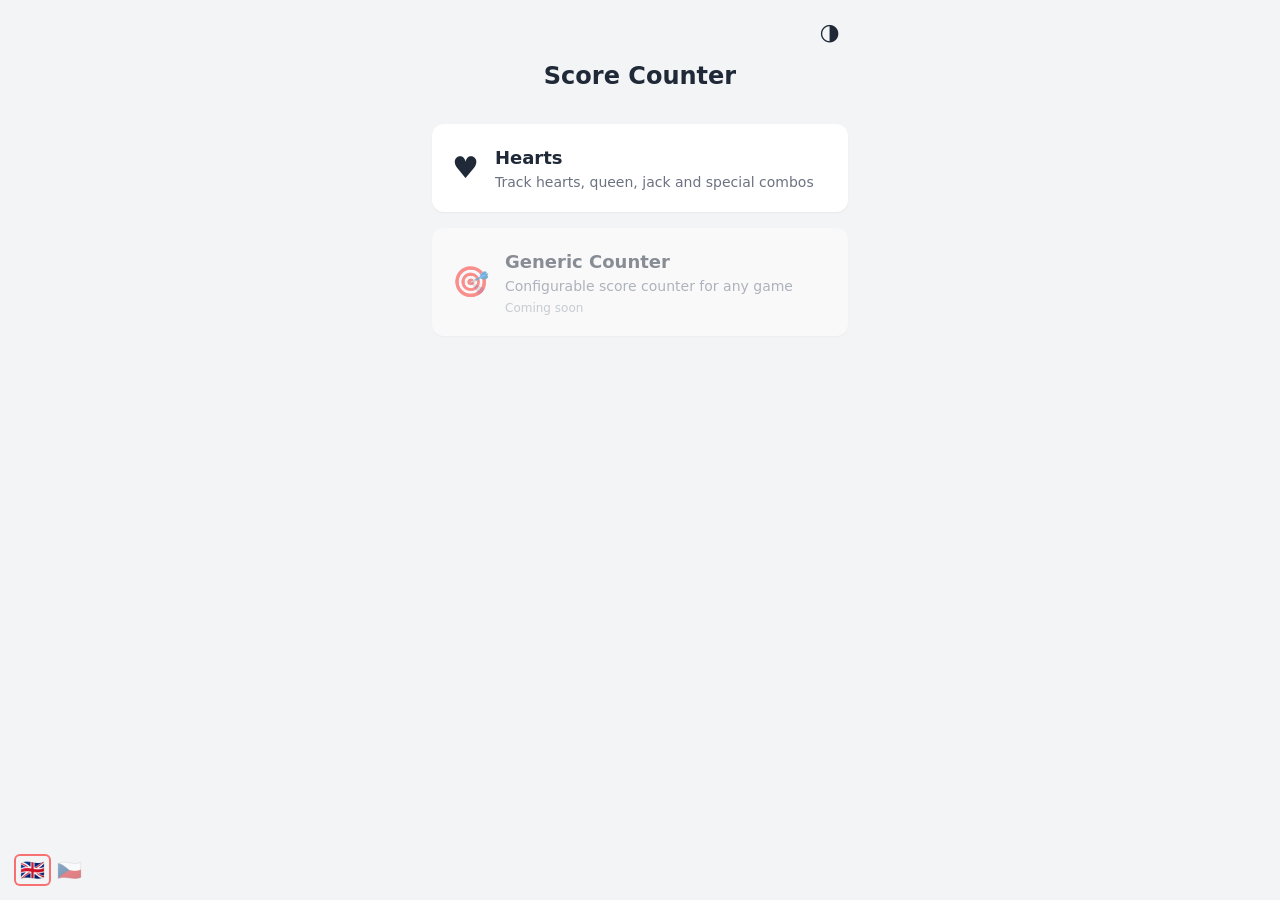
==== index.html @ ffc5e6ba "feat: Initial commit with landpage and Hearts counter" ====
<!DOCTYPE html>
<html lang="en">
<head>
    <meta charset="UTF-8">
    <meta name="viewport" content="width=device-width, initial-scale=1.0, user-scalable=no">
    <title>Score Counter</title>
    <link rel="stylesheet" href="./shared/output.css">
</head>
<body class="bg-gray-100 dark:bg-gray-900 min-h-screen text-gray-800 dark:text-gray-200 transition-colors">

<div class="max-w-md mx-auto p-4 pb-16">
    <div class="flex justify-end mb-2">
        <button id="theme-toggle" onclick="cycleTheme()" class="text-xl px-2 py-1"></button>
    </div>

    <h1 class="text-2xl font-bold text-center mb-8" data-i18n="title">Score Counter</h1>

    <div class="space-y-4">
        <a href="./hearts/" class="block bg-white dark:bg-gray-800 rounded-xl p-5 shadow-sm active:bg-gray-50 dark:active:bg-gray-700 transition-colors">
            <div class="flex items-center gap-4">
                <span class="text-3xl">♥</span>
                <div>
                    <p class="font-bold text-lg" data-i18n="heartsTitle">Hearts</p>
                    <p class="text-sm text-gray-500 dark:text-gray-400" data-i18n="heartsDesc">Track hearts, queen, jack and special combos</p>
                </div>
            </div>
        </a>

        <div class="block bg-white dark:bg-gray-800 rounded-xl p-5 shadow-sm opacity-50 cursor-not-allowed">
            <div class="flex items-center gap-4">
                <span class="text-3xl">🎯</span>
                <div>
                    <p class="font-bold text-lg" data-i18n="genericTitle">Generic Counter</p>
                    <p class="text-sm text-gray-500 dark:text-gray-400" data-i18n="genericDesc">Configurable score counter for any game</p>
                    <p class="text-xs text-gray-400 dark:text-gray-500 mt-1" data-i18n="comingSoon">Coming soon</p>
                </div>
            </div>
        </div>
    </div>

    <div class="fixed bottom-4 left-4 z-40">
        <div id="lang-selector" class="flex gap-1 text-xl"></div>
    </div>
</div>

<script>
"use strict";

var THEME_KEY = "score-counter-theme";
var LANG_KEY = "score-counter-lang";

var translations = {
  en: {
    title: "Score Counter",
    heartsTitle: "Hearts",
    heartsDesc: "Track hearts, queen, jack and special combos",
    genericTitle: "Generic Counter",
    genericDesc: "Configurable score counter for any game",
    comingSoon: "Coming soon",
  },
  cs: {
    title: "Počítadlo skóre",
    heartsTitle: "Srdce",
    heartsDesc: "Počítadlo srdcí, dam, kluků a speciálních kombinací",
    genericTitle: "Obecné počítadlo",
    genericDesc: "Nastavitelné počítadlo skóre pro jakoukoli hru",
    comingSoon: "Již brzy",
  },
};

var currentLang = "en";

function detectLang() {
  try {
    var saved = localStorage.getItem(LANG_KEY);
    if (saved && translations[saved]) return saved;
  } catch (_) {}
  var bl = (navigator.language || "en").slice(0, 2).toLowerCase();
  if (translations[bl]) return bl;
  return "en";
}

function t(key) {
  var dict = translations[currentLang] || translations.en;
  return dict[key] || translations.en[key] || key;
}

function setLang(code) {
  if (!translations[code]) return;
  currentLang = code;
  try { localStorage.setItem(LANG_KEY, code); } catch (_) {}
  applyTranslations();
  renderLangSelector();
}

function applyTranslations() {
  document.querySelectorAll("[data-i18n]").forEach(function (el) {
    el.textContent = t(el.getAttribute("data-i18n"));
  });
  document.title = t("title");
}

var langFlags = { en: "\uD83C\uDDEC\uD83C\uDDE7", cs: "\uD83C\uDDE8\uD83C\uDDFF" };

function renderLangSelector() {
  var container = document.getElementById("lang-selector");
  if (!container) return;
  container.innerHTML = Object.keys(translations).map(function (code) {
    var active = code === currentLang ? " ring-2 ring-red-400 rounded" : " opacity-50";
    return '<button onclick="setLang(\'' + code + '\')" class="px-1 cursor-pointer' + active + '">' + langFlags[code] + '</button>';
  }).join("");
}

var THEME_ICONS = { light: "\u2600\uFE0F", dark: "\uD83C\uDF19", system: "\uD83C\uDF17" };
var currentTheme = "system";

function loadTheme() {
  try {
    var saved = localStorage.getItem(THEME_KEY);
    if (saved && ["system", "light", "dark"].indexOf(saved) >= 0) currentTheme = saved;
  } catch (_) {}
}

function applyTheme() {
  var html = document.documentElement;
  if (currentTheme === "dark") {
    html.classList.add("dark");
  } else if (currentTheme === "light") {
    html.classList.remove("dark");
  } else {
    if (window.matchMedia && window.matchMedia("(prefers-color-scheme: dark)").matches) {
      html.classList.add("dark");
    } else {
      html.classList.remove("dark");
    }
  }
  var btn = document.getElementById("theme-toggle");
  if (btn) btn.textContent = THEME_ICONS[currentTheme];
}

function systemIsDark() {
  return window.matchMedia && window.matchMedia("(prefers-color-scheme: dark)").matches;
}

function cycleTheme() {
  if (currentTheme === "system") {
    currentTheme = systemIsDark() ? "light" : "dark";
  } else if (currentTheme === "dark") {
    currentTheme = systemIsDark() ? "dark" : "system";
  } else {
    currentTheme = systemIsDark() ? "system" : "light";
  }
  try { localStorage.setItem(THEME_KEY, currentTheme); } catch (_) {}
  applyTheme();
}

currentLang = detectLang();
loadTheme();
applyTheme();
applyTranslations();
renderLangSelector();

if (window.matchMedia) {
  window.matchMedia("(prefers-color-scheme: dark)").addEventListener("change", function () {
    if (currentTheme === "system") applyTheme();
  });
}
</script>

</body>
</html>
---- shared/output.css ----
*,:after,:before{--tw-border-spacing-x:0;--tw-border-spacing-y:0;--tw-translate-x:0;--tw-translate-y:0;--tw-rotate:0;--tw-skew-x:0;--tw-skew-y:0;--tw-scale-x:1;--tw-scale-y:1;--tw-pan-x: ;--tw-pan-y: ;--tw-pinch-zoom: ;--tw-scroll-snap-strictness:proximity;--tw-gradient-from-position: ;--tw-gradient-via-position: ;--tw-gradient-to-position: ;--tw-ordinal: ;--tw-slashed-zero: ;--tw-numeric-figure: ;--tw-numeric-spacing: ;--tw-numeric-fraction: ;--tw-ring-inset: ;--tw-ring-offset-width:0px;--tw-ring-offset-color:#fff;--tw-ring-color:rgba(59,130,246,.5);--tw-ring-offset-shadow:0 0 #0000;--tw-ring-shadow:0 0 #0000;--tw-shadow:0 0 #0000;--tw-shadow-colored:0 0 #0000;--tw-blur: ;--tw-brightness: ;--tw-contrast: ;--tw-grayscale: ;--tw-hue-rotate: ;--tw-invert: ;--tw-saturate: ;--tw-sepia: ;--tw-drop-shadow: ;--tw-backdrop-blur: ;--tw-backdrop-brightness: ;--tw-backdrop-contrast: ;--tw-backdrop-grayscale: ;--tw-backdrop-hue-rotate: ;--tw-backdrop-invert: ;--tw-backdrop-opacity: ;--tw-backdrop-saturate: ;--tw-backdrop-sepia: ;--tw-contain-size: ;--tw-contain-layout: ;--tw-contain-paint: ;--tw-contain-style: }::backdrop{--tw-border-spacing-x:0;--tw-border-spacing-y:0;--tw-translate-x:0;--tw-translate-y:0;--tw-rotate:0;--tw-skew-x:0;--tw-skew-y:0;--tw-scale-x:1;--tw-scale-y:1;--tw-pan-x: ;--tw-pan-y: ;--tw-pinch-zoom: ;--tw-scroll-snap-strictness:proximity;--tw-gradient-from-position: ;--tw-gradient-via-position: ;--tw-gradient-to-position: ;--tw-ordinal: ;--tw-slashed-zero: ;--tw-numeric-figure: ;--tw-numeric-spacing: ;--tw-numeric-fraction: ;--tw-ring-inset: ;--tw-ring-offset-width:0px;--tw-ring-offset-color:#fff;--tw-ring-color:rgba(59,130,246,.5);--tw-ring-offset-shadow:0 0 #0000;--tw-ring-shadow:0 0 #0000;--tw-shadow:0 0 #0000;--tw-shadow-colored:0 0 #0000;--tw-blur: ;--tw-brightness: ;--tw-contrast: ;--tw-grayscale: ;--tw-hue-rotate: ;--tw-invert: ;--tw-saturate: ;--tw-sepia: ;--tw-drop-shadow: ;--tw-backdrop-blur: ;--tw-backdrop-brightness: ;--tw-backdrop-contrast: ;--tw-backdrop-grayscale: ;--tw-backdrop-hue-rotate: ;--tw-backdrop-invert: ;--tw-backdrop-opacity: ;--tw-backdrop-saturate: ;--tw-backdrop-sepia: ;--tw-contain-size: ;--tw-contain-layout: ;--tw-contain-paint: ;--tw-contain-style: }/*! tailwindcss v3.4.17 | MIT License | https://tailwindcss.com*/*,:after,:before{border:0 solid #e5e7eb;box-sizing:border-box}:after,:before{--tw-content:""}:host,html{line-height:1.5;-webkit-text-size-adjust:100%;font-family:ui-sans-serif,system-ui,sans-serif,Apple Color Emoji,Segoe UI Emoji,Segoe UI Symbol,Noto Color Emoji;font-feature-settings:normal;font-variation-settings:normal;-moz-tab-size:4;-o-tab-size:4;tab-size:4;-webkit-tap-highlight-color:transparent}body{line-height:inherit;margin:0}hr{border-top-width:1px;color:inherit;height:0}abbr:where([title]){-webkit-text-decoration:underline dotted;text-decoration:underline dotted}h1,h2,h3,h4,h5,h6{font-size:inherit;font-weight:inherit}a{color:inherit;text-decoration:inherit}b,strong{font-weight:bolder}code,kbd,pre,samp{font-family:ui-monospace,SFMono-Regular,Menlo,Monaco,Consolas,Liberation Mono,Courier New,monospace;font-feature-settings:normal;font-size:1em;font-variation-settings:normal}small{font-size:80%}sub,sup{font-size:75%;line-height:0;position:relative;vertical-align:baseline}sub{bottom:-.25em}sup{top:-.5em}table{border-collapse:collapse;border-color:inherit;text-indent:0}button,input,optgroup,select,textarea{color:inherit;font-family:inherit;font-feature-settings:inherit;font-size:100%;font-variation-settings:inherit;font-weight:inherit;letter-spacing:inherit;line-height:inherit;margin:0;padding:0}button,select{text-transform:none}button,input:where([type=button]),input:where([type=reset]),input:where([type=submit]){-webkit-appearance:button;background-color:transparent;background-image:none}:-moz-focusring{outline:auto}:-moz-ui-invalid{box-shadow:none}progress{vertical-align:baseline}::-webkit-inner-spin-button,::-webkit-outer-spin-button{height:auto}[type=search]{-webkit-appearance:textfield;outline-offset:-2px}::-webkit-search-decoration{-webkit-appearance:none}::-webkit-file-upload-button{-webkit-appearance:button;font:inherit}summary{display:list-item}blockquote,dd,dl,figure,h1,h2,h3,h4,h5,h6,hr,p,pre{margin:0}fieldset{margin:0}fieldset,legend{padding:0}menu,ol,ul{list-style:none;margin:0;padding:0}dialog{padding:0}textarea{resize:vertical}input::-moz-placeholder,textarea::-moz-placeholder{color:#9ca3af;opacity:1}input::placeholder,textarea::placeholder{color:#9ca3af;opacity:1}[role=button],button{cursor:pointer}:disabled{cursor:default}audio,canvas,embed,iframe,img,object,svg,video{display:block;vertical-align:middle}img,video{height:auto;max-width:100%}[hidden]:where(:not([hidden=until-found])){display:none}.\!container{width:100%!important}.container{width:100%}@media (min-width:640px){.\!container{max-width:640px!important}.container{max-width:640px}}@media (min-width:768px){.\!container{max-width:768px!important}.container{max-width:768px}}@media (min-width:1024px){.\!container{max-width:1024px!important}.container{max-width:1024px}}@media (min-width:1280px){.\!container{max-width:1280px!important}.container{max-width:1280px}}@media (min-width:1536px){.\!container{max-width:1536px!important}.container{max-width:1536px}}.fixed{position:fixed}.inset-0{inset:0}.bottom-0{bottom:0}.bottom-4{bottom:1rem}.left-0{left:0}.left-4{left:1rem}.right-0{right:0}.z-40{z-index:40}.z-50{z-index:50}.mx-auto{margin-left:auto;margin-right:auto}.my-1{margin-top:.25rem}.mb-1,.my-1{margin-bottom:.25rem}.mb-2{margin-bottom:.5rem}.mb-3{margin-bottom:.75rem}.mb-4{margin-bottom:1rem}.mb-6{margin-bottom:1.5rem}.mb-8{margin-bottom:2rem}.ml-2{margin-left:.5rem}.mt-1{margin-top:.25rem}.mt-2{margin-top:.5rem}.mt-3{margin-top:.75rem}.mt-4{margin-top:1rem}.block{display:block}.flex{display:flex}.table{display:table}.grid{display:grid}.hidden{display:none}.min-h-screen{min-height:100vh}.w-16{width:4rem}.w-20{width:5rem}.w-72{width:18rem}.w-full{width:100%}.max-w-md{max-width:28rem}.flex-1{flex:1 1 0%}.cursor-grab{cursor:grab}.cursor-not-allowed{cursor:not-allowed}.cursor-pointer{cursor:pointer}.select-none{-webkit-user-select:none;-moz-user-select:none;user-select:none}.grid-cols-3{grid-template-columns:repeat(3,minmax(0,1fr))}.grid-cols-5{grid-template-columns:repeat(5,minmax(0,1fr))}.items-start{align-items:flex-start}.items-end{align-items:flex-end}.items-center{align-items:center}.justify-end{justify-content:flex-end}.justify-center{justify-content:center}.justify-between{justify-content:space-between}.gap-1{gap:.25rem}.gap-2{gap:.5rem}.gap-3{gap:.75rem}.gap-4{gap:1rem}.space-y-3>:not([hidden])~:not([hidden]){--tw-space-y-reverse:0;margin-bottom:calc(.75rem*var(--tw-space-y-reverse));margin-top:calc(.75rem*(1 - var(--tw-space-y-reverse)))}.space-y-4>:not([hidden])~:not([hidden]){--tw-space-y-reverse:0;margin-bottom:calc(1rem*var(--tw-space-y-reverse));margin-top:calc(1rem*(1 - var(--tw-space-y-reverse)))}.overflow-x-auto{overflow-x:auto}.rounded{border-radius:.25rem}.rounded-2xl{border-radius:1rem}.rounded-lg{border-radius:.5rem}.rounded-xl{border-radius:.75rem}.rounded-t-2xl{border-top-left-radius:1rem;border-top-right-radius:1rem}.border{border-width:1px}.border-2{border-width:2px}.border-b{border-bottom-width:1px}.border-b-2{border-bottom-width:2px}.border-t{border-top-width:1px}.border-t-2{border-top-width:2px}.border-dashed{border-style:dashed}.border-gray-100{--tw-border-opacity:1;border-color:rgb(243 244 246/var(--tw-border-opacity,1))}.border-gray-200{--tw-border-opacity:1;border-color:rgb(229 231 235/var(--tw-border-opacity,1))}.border-gray-300{--tw-border-opacity:1;border-color:rgb(209 213 219/var(--tw-border-opacity,1))}.border-red-300{--tw-border-opacity:1;border-color:rgb(252 165 165/var(--tw-border-opacity,1))}.border-red-400{--tw-border-opacity:1;border-color:rgb(248 113 113/var(--tw-border-opacity,1))}.bg-black\/50{background-color:rgba(0,0,0,.5)}.bg-blue-100{--tw-bg-opacity:1;background-color:rgb(219 234 254/var(--tw-bg-opacity,1))}.bg-blue-600{--tw-bg-opacity:1;background-color:rgb(37 99 235/var(--tw-bg-opacity,1))}.bg-emerald-100{--tw-bg-opacity:1;background-color:rgb(209 250 229/var(--tw-bg-opacity,1))}.bg-gray-100{--tw-bg-opacity:1;background-color:rgb(243 244 246/var(--tw-bg-opacity,1))}.bg-gray-50{--tw-bg-opacity:1;background-color:rgb(249 250 251/var(--tw-bg-opacity,1))}.bg-green-600{--tw-bg-opacity:1;background-color:rgb(22 163 74/var(--tw-bg-opacity,1))}.bg-purple-100{--tw-bg-opacity:1;background-color:rgb(243 232 255/var(--tw-bg-opacity,1))}.bg-purple-200{--tw-bg-opacity:1;background-color:rgb(233 213 255/var(--tw-bg-opacity,1))}.bg-purple-300{--tw-bg-opacity:1;background-color:rgb(216 180 254/var(--tw-bg-opacity,1))}.bg-red-100{--tw-bg-opacity:1;background-color:rgb(254 226 226/var(--tw-bg-opacity,1))}.bg-red-50{--tw-bg-opacity:1;background-color:rgb(254 242 242/var(--tw-bg-opacity,1))}.bg-red-500{--tw-bg-opacity:1;background-color:rgb(239 68 68/var(--tw-bg-opacity,1))}.bg-red-600{--tw-bg-opacity:1;background-color:rgb(220 38 38/var(--tw-bg-opacity,1))}.bg-white{--tw-bg-opacity:1;background-color:rgb(255 255 255/var(--tw-bg-opacity,1))}.bg-yellow-100{--tw-bg-opacity:1;background-color:rgb(254 249 195/var(--tw-bg-opacity,1))}.p-2{padding:.5rem}.p-3{padding:.75rem}.p-4{padding:1rem}.p-5{padding:1.25rem}.px-1{padding-left:.25rem;padding-right:.25rem}.px-2{padding-left:.5rem;padding-right:.5rem}.px-3{padding-left:.75rem;padding-right:.75rem}.px-6{padding-left:1.5rem;padding-right:1.5rem}.py-1{padding-bottom:.25rem;padding-top:.25rem}.py-2{padding-bottom:.5rem;padding-top:.5rem}.py-3{padding-bottom:.75rem;padding-top:.75rem}.py-4{padding-bottom:1rem;padding-top:1rem}.pb-16{padding-bottom:4rem}.pb-24{padding-bottom:6rem}.pb-40{padding-bottom:10rem}.pb-8{padding-bottom:2rem}.text-center{text-align:center}.text-2xl{font-size:1.5rem;line-height:2rem}.text-3xl{font-size:1.875rem;line-height:2.25rem}.text-base{font-size:1rem;line-height:1.5rem}.text-lg{font-size:1.125rem;line-height:1.75rem}.text-sm{font-size:.875rem;line-height:1.25rem}.text-xl{font-size:1.25rem;line-height:1.75rem}.text-xs{font-size:.75rem;line-height:1rem}.font-bold{font-weight:700}.font-semibold{font-weight:600}.text-blue-700{--tw-text-opacity:1;color:rgb(29 78 216/var(--tw-text-opacity,1))}.text-emerald-700{--tw-text-opacity:1;color:rgb(4 120 87/var(--tw-text-opacity,1))}.text-gray-300{--tw-text-opacity:1;color:rgb(209 213 219/var(--tw-text-opacity,1))}.text-gray-400{--tw-text-opacity:1;color:rgb(156 163 175/var(--tw-text-opacity,1))}.text-gray-500{--tw-text-opacity:1;color:rgb(107 114 128/var(--tw-text-opacity,1))}.text-gray-600{--tw-text-opacity:1;color:rgb(75 85 99/var(--tw-text-opacity,1))}.text-gray-700{--tw-text-opacity:1;color:rgb(55 65 81/var(--tw-text-opacity,1))}.text-gray-800{--tw-text-opacity:1;color:rgb(31 41 55/var(--tw-text-opacity,1))}.text-green-600{--tw-text-opacity:1;color:rgb(22 163 74/var(--tw-text-opacity,1))}.text-purple-700{--tw-text-opacity:1;color:rgb(126 34 206/var(--tw-text-opacity,1))}.text-red-400{--tw-text-opacity:1;color:rgb(248 113 113/var(--tw-text-opacity,1))}.text-red-500{--tw-text-opacity:1;color:rgb(239 68 68/var(--tw-text-opacity,1))}.text-red-600{--tw-text-opacity:1;color:rgb(220 38 38/var(--tw-text-opacity,1))}.text-red-700{--tw-text-opacity:1;color:rgb(185 28 28/var(--tw-text-opacity,1))}.text-white{--tw-text-opacity:1;color:rgb(255 255 255/var(--tw-text-opacity,1))}.text-yellow-700{--tw-text-opacity:1;color:rgb(161 98 7/var(--tw-text-opacity,1))}.opacity-50{opacity:.5}.shadow-sm{--tw-shadow:0 1px 2px 0 rgba(0,0,0,.05);--tw-shadow-colored:0 1px 2px 0 var(--tw-shadow-color);box-shadow:var(--tw-ring-offset-shadow,0 0 #0000),var(--tw-ring-shadow,0 0 #0000),var(--tw-shadow)}.ring-2{--tw-ring-offset-shadow:var(--tw-ring-inset) 0 0 0 var(--tw-ring-offset-width) var(--tw-ring-offset-color);--tw-ring-shadow:var(--tw-ring-inset) 0 0 0 calc(2px + var(--tw-ring-offset-width)) var(--tw-ring-color);box-shadow:var(--tw-ring-offset-shadow),var(--tw-ring-shadow),var(--tw-shadow,0 0 #0000)}.ring-blue-400{--tw-ring-opacity:1;--tw-ring-color:rgb(96 165 250/var(--tw-ring-opacity,1))}.ring-emerald-400{--tw-ring-opacity:1;--tw-ring-color:rgb(52 211 153/var(--tw-ring-opacity,1))}.ring-purple-400{--tw-ring-opacity:1;--tw-ring-color:rgb(192 132 252/var(--tw-ring-opacity,1))}.ring-red-400{--tw-ring-opacity:1;--tw-ring-color:rgb(248 113 113/var(--tw-ring-opacity,1))}.ring-yellow-400{--tw-ring-opacity:1;--tw-ring-color:rgb(250 204 21/var(--tw-ring-opacity,1))}.filter{filter:var(--tw-blur) var(--tw-brightness) var(--tw-contrast) var(--tw-grayscale) var(--tw-hue-rotate) var(--tw-invert) var(--tw-saturate) var(--tw-sepia) var(--tw-drop-shadow)}.transition{transition-duration:.15s;transition-property:color,background-color,border-color,text-decoration-color,fill,stroke,opacity,box-shadow,transform,filter,-webkit-backdrop-filter;transition-property:color,background-color,border-color,text-decoration-color,fill,stroke,opacity,box-shadow,transform,filter,backdrop-filter;transition-property:color,background-color,border-color,text-decoration-color,fill,stroke,opacity,box-shadow,transform,filter,backdrop-filter,-webkit-backdrop-filter;transition-timing-function:cubic-bezier(.4,0,.2,1)}.transition-colors{transition-duration:.15s;transition-property:color,background-color,border-color,text-decoration-color,fill,stroke;transition-timing-function:cubic-bezier(.4,0,.2,1)}.focus\:outline-none:focus{outline:2px solid transparent;outline-offset:2px}.focus\:ring-2:focus{--tw-ring-offset-shadow:var(--tw-ring-inset) 0 0 0 var(--tw-ring-offset-width) var(--tw-ring-offset-color);--tw-ring-shadow:var(--tw-ring-inset) 0 0 0 calc(2px + var(--tw-ring-offset-width)) var(--tw-ring-color);box-shadow:var(--tw-ring-offset-shadow),var(--tw-ring-shadow),var(--tw-shadow,0 0 #0000)}.focus\:ring-blue-300:focus{--tw-ring-opacity:1;--tw-ring-color:rgb(147 197 253/var(--tw-ring-opacity,1))}.focus\:ring-red-400:focus{--tw-ring-opacity:1;--tw-ring-color:rgb(248 113 113/var(--tw-ring-opacity,1))}.active\:bg-blue-700:active{--tw-bg-opacity:1;background-color:rgb(29 78 216/var(--tw-bg-opacity,1))}.active\:bg-gray-200:active{--tw-bg-opacity:1;background-color:rgb(229 231 235/var(--tw-bg-opacity,1))}.active\:bg-gray-50:active{--tw-bg-opacity:1;background-color:rgb(249 250 251/var(--tw-bg-opacity,1))}.active\:bg-green-700:active{--tw-bg-opacity:1;background-color:rgb(21 128 61/var(--tw-bg-opacity,1))}.active\:bg-purple-200:active{--tw-bg-opacity:1;background-color:rgb(233 213 255/var(--tw-bg-opacity,1))}.active\:bg-purple-300:active{--tw-bg-opacity:1;background-color:rgb(216 180 254/var(--tw-bg-opacity,1))}.active\:bg-purple-400:active{--tw-bg-opacity:1;background-color:rgb(192 132 252/var(--tw-bg-opacity,1))}.active\:bg-red-700:active{--tw-bg-opacity:1;background-color:rgb(185 28 28/var(--tw-bg-opacity,1))}.disabled\:bg-gray-300:disabled{--tw-bg-opacity:1;background-color:rgb(209 213 219/var(--tw-bg-opacity,1))}.disabled\:text-gray-500:disabled{--tw-text-opacity:1;color:rgb(107 114 128/var(--tw-text-opacity,1))}.dark\:border-gray-600:is(.dark *){--tw-border-opacity:1;border-color:rgb(75 85 99/var(--tw-border-opacity,1))}.dark\:border-gray-700:is(.dark *){--tw-border-opacity:1;border-color:rgb(55 65 81/var(--tw-border-opacity,1))}.dark\:border-red-500:is(.dark *){--tw-border-opacity:1;border-color:rgb(239 68 68/var(--tw-border-opacity,1))}.dark\:border-red-700:is(.dark *){--tw-border-opacity:1;border-color:rgb(185 28 28/var(--tw-border-opacity,1))}.dark\:bg-blue-700:is(.dark *){--tw-bg-opacity:1;background-color:rgb(29 78 216/var(--tw-bg-opacity,1))}.dark\:bg-blue-900:is(.dark *){--tw-bg-opacity:1;background-color:rgb(30 58 138/var(--tw-bg-opacity,1))}.dark\:bg-emerald-900:is(.dark *){--tw-bg-opacity:1;background-color:rgb(6 78 59/var(--tw-bg-opacity,1))}.dark\:bg-gray-700:is(.dark *){--tw-bg-opacity:1;background-color:rgb(55 65 81/var(--tw-bg-opacity,1))}.dark\:bg-gray-800:is(.dark *){--tw-bg-opacity:1;background-color:rgb(31 41 55/var(--tw-bg-opacity,1))}.dark\:bg-gray-900:is(.dark *){--tw-bg-opacity:1;background-color:rgb(17 24 39/var(--tw-bg-opacity,1))}.dark\:bg-green-700:is(.dark *){--tw-bg-opacity:1;background-color:rgb(21 128 61/var(--tw-bg-opacity,1))}.dark\:bg-purple-700:is(.dark *){--tw-bg-opacity:1;background-color:rgb(126 34 206/var(--tw-bg-opacity,1))}.dark\:bg-purple-800:is(.dark *){--tw-bg-opacity:1;background-color:rgb(107 33 168/var(--tw-bg-opacity,1))}.dark\:bg-purple-900:is(.dark *){--tw-bg-opacity:1;background-color:rgb(88 28 135/var(--tw-bg-opacity,1))}.dark\:bg-red-700:is(.dark *){--tw-bg-opacity:1;background-color:rgb(185 28 28/var(--tw-bg-opacity,1))}.dark\:bg-red-900:is(.dark *){--tw-bg-opacity:1;background-color:rgb(127 29 29/var(--tw-bg-opacity,1))}.dark\:bg-red-900\/30:is(.dark *){background-color:rgba(127,29,29,.3)}.dark\:bg-red-900\/40:is(.dark *){background-color:rgba(127,29,29,.4)}.dark\:bg-yellow-900:is(.dark *){--tw-bg-opacity:1;background-color:rgb(113 63 18/var(--tw-bg-opacity,1))}.dark\:text-blue-400:is(.dark *){--tw-text-opacity:1;color:rgb(96 165 250/var(--tw-text-opacity,1))}.dark\:text-emerald-400:is(.dark *){--tw-text-opacity:1;color:rgb(52 211 153/var(--tw-text-opacity,1))}.dark\:text-gray-200:is(.dark *){--tw-text-opacity:1;color:rgb(229 231 235/var(--tw-text-opacity,1))}.dark\:text-gray-300:is(.dark *){--tw-text-opacity:1;color:rgb(209 213 219/var(--tw-text-opacity,1))}.dark\:text-gray-400:is(.dark *){--tw-text-opacity:1;color:rgb(156 163 175/var(--tw-text-opacity,1))}.dark\:text-gray-500:is(.dark *){--tw-text-opacity:1;color:rgb(107 114 128/var(--tw-text-opacity,1))}.dark\:text-purple-100:is(.dark *){--tw-text-opacity:1;color:rgb(243 232 255/var(--tw-text-opacity,1))}.dark\:text-purple-200:is(.dark *){--tw-text-opacity:1;color:rgb(233 213 255/var(--tw-text-opacity,1))}.dark\:text-purple-400:is(.dark *){--tw-text-opacity:1;color:rgb(192 132 252/var(--tw-text-opacity,1))}.dark\:text-red-300:is(.dark *){--tw-text-opacity:1;color:rgb(252 165 165/var(--tw-text-opacity,1))}.dark\:text-red-400:is(.dark *){--tw-text-opacity:1;color:rgb(248 113 113/var(--tw-text-opacity,1))}.dark\:text-yellow-400:is(.dark *){--tw-text-opacity:1;color:rgb(250 204 21/var(--tw-text-opacity,1))}.dark\:active\:bg-blue-800:active:is(.dark *){--tw-bg-opacity:1;background-color:rgb(30 64 175/var(--tw-bg-opacity,1))}.dark\:active\:bg-gray-600:active:is(.dark *){--tw-bg-opacity:1;background-color:rgb(75 85 99/var(--tw-bg-opacity,1))}.dark\:active\:bg-gray-700:active:is(.dark *){--tw-bg-opacity:1;background-color:rgb(55 65 81/var(--tw-bg-opacity,1))}.dark\:active\:bg-green-800:active:is(.dark *){--tw-bg-opacity:1;background-color:rgb(22 101 52/var(--tw-bg-opacity,1))}.dark\:active\:bg-purple-600:active:is(.dark *){--tw-bg-opacity:1;background-color:rgb(147 51 234/var(--tw-bg-opacity,1))}.dark\:active\:bg-purple-700:active:is(.dark *){--tw-bg-opacity:1;background-color:rgb(126 34 206/var(--tw-bg-opacity,1))}.dark\:active\:bg-purple-800:active:is(.dark *){--tw-bg-opacity:1;background-color:rgb(107 33 168/var(--tw-bg-opacity,1))}.dark\:active\:bg-red-800:active:is(.dark *){--tw-bg-opacity:1;background-color:rgb(153 27 27/var(--tw-bg-opacity,1))}.dark\:disabled\:bg-gray-600:disabled:is(.dark *){--tw-bg-opacity:1;background-color:rgb(75 85 99/var(--tw-bg-opacity,1))}.dark\:disabled\:text-gray-400:disabled:is(.dark *){--tw-text-opacity:1;color:rgb(156 163 175/var(--tw-text-opacity,1))}
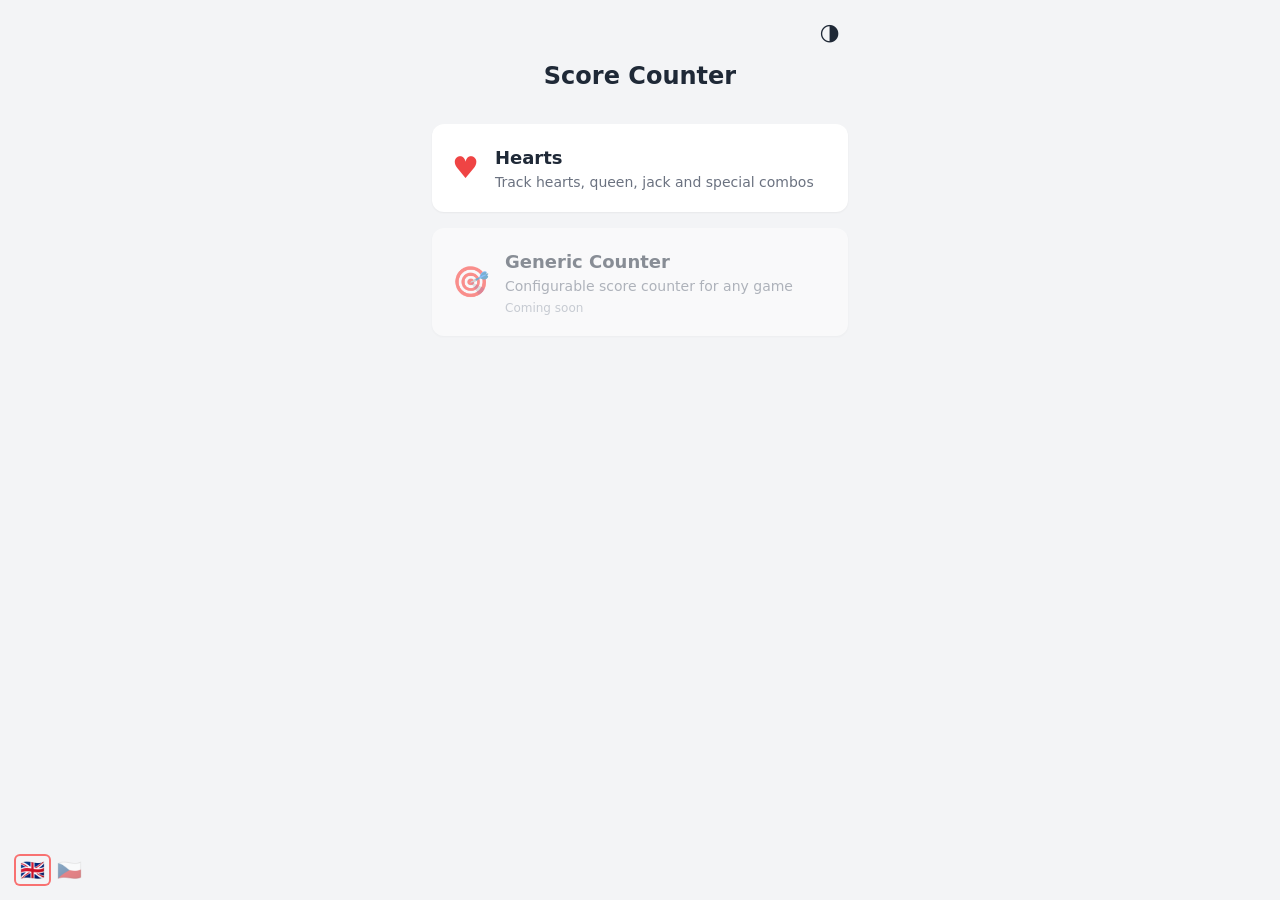
==== commit 62320a36: "feat: Facelift" ====
--- a/index.html
+++ b/index.html
@@ -4,6 +4,7 @@
     <meta charset="UTF-8">
     <meta name="viewport" content="width=device-width, initial-scale=1.0, user-scalable=no">
     <title>Score Counter</title>
+    <link rel="icon" href="data:image/svg+xml,<svg xmlns='http://www.w3.org/2000/svg' viewBox='0 0 100 100'><text y='.9em' font-size='90'>🃏</text></svg>">
     <link rel="stylesheet" href="./shared/output.css">
 </head>
 <body class="bg-gray-100 dark:bg-gray-900 min-h-screen text-gray-800 dark:text-gray-200 transition-colors">
@@ -18,7 +19,7 @@
     <div class="space-y-4">
         <a href="./hearts/" class="block bg-white dark:bg-gray-800 rounded-xl p-5 shadow-sm active:bg-gray-50 dark:active:bg-gray-700 transition-colors">
             <div class="flex items-center gap-4">
-                <span class="text-3xl">♥</span>
+                <span class="text-3xl text-red-500">♥</span>
                 <div>
                     <p class="font-bold text-lg" data-i18n="heartsTitle">Hearts</p>
                     <p class="text-sm text-gray-500 dark:text-gray-400" data-i18n="heartsDesc">Track hearts, queen, jack and special combos</p>
--- a/shared/output.css
+++ b/shared/output.css
@@ -1 +1 @@
-*,:after,:before{--tw-border-spacing-x:0;--tw-border-spacing-y:0;--tw-translate-x:0;--tw-translate-y:0;--tw-rotate:0;--tw-skew-x:0;--tw-skew-y:0;--tw-scale-x:1;--tw-scale-y:1;--tw-pan-x: ;--tw-pan-y: ;--tw-pinch-zoom: ;--tw-scroll-snap-strictness:proximity;--tw-gradient-from-position: ;--tw-gradient-via-position: ;--tw-gradient-to-position: ;--tw-ordinal: ;--tw-slashed-zero: ;--tw-numeric-figure: ;--tw-numeric-spacing: ;--tw-numeric-fraction: ;--tw-ring-inset: ;--tw-ring-offset-width:0px;--tw-ring-offset-color:#fff;--tw-ring-color:rgba(59,130,246,.5);--tw-ring-offset-shadow:0 0 #0000;--tw-ring-shadow:0 0 #0000;--tw-shadow:0 0 #0000;--tw-shadow-colored:0 0 #0000;--tw-blur: ;--tw-brightness: ;--tw-contrast: ;--tw-grayscale: ;--tw-hue-rotate: ;--tw-invert: ;--tw-saturate: ;--tw-sepia: ;--tw-drop-shadow: ;--tw-backdrop-blur: ;--tw-backdrop-brightness: ;--tw-backdrop-contrast: ;--tw-backdrop-grayscale: ;--tw-backdrop-hue-rotate: ;--tw-backdrop-invert: ;--tw-backdrop-opacity: ;--tw-backdrop-saturate: ;--tw-backdrop-sepia: ;--tw-contain-size: ;--tw-contain-layout: ;--tw-contain-paint: ;--tw-contain-style: }::backdrop{--tw-border-spacing-x:0;--tw-border-spacing-y:0;--tw-translate-x:0;--tw-translate-y:0;--tw-rotate:0;--tw-skew-x:0;--tw-skew-y:0;--tw-scale-x:1;--tw-scale-y:1;--tw-pan-x: ;--tw-pan-y: ;--tw-pinch-zoom: ;--tw-scroll-snap-strictness:proximity;--tw-gradient-from-position: ;--tw-gradient-via-position: ;--tw-gradient-to-position: ;--tw-ordinal: ;--tw-slashed-zero: ;--tw-numeric-figure: ;--tw-numeric-spacing: ;--tw-numeric-fraction: ;--tw-ring-inset: ;--tw-ring-offset-width:0px;--tw-ring-offset-color:#fff;--tw-ring-color:rgba(59,130,246,.5);--tw-ring-offset-shadow:0 0 #0000;--tw-ring-shadow:0 0 #0000;--tw-shadow:0 0 #0000;--tw-shadow-colored:0 0 #0000;--tw-blur: ;--tw-brightness: ;--tw-contrast: ;--tw-grayscale: ;--tw-hue-rotate: ;--tw-invert: ;--tw-saturate: ;--tw-sepia: ;--tw-drop-shadow: ;--tw-backdrop-blur: ;--tw-backdrop-brightness: ;--tw-backdrop-contrast: ;--tw-backdrop-grayscale: ;--tw-backdrop-hue-rotate: ;--tw-backdrop-invert: ;--tw-backdrop-opacity: ;--tw-backdrop-saturate: ;--tw-backdrop-sepia: ;--tw-contain-size: ;--tw-contain-layout: ;--tw-contain-paint: ;--tw-contain-style: }/*! tailwindcss v3.4.17 | MIT License | https://tailwindcss.com*/*,:after,:before{border:0 solid #e5e7eb;box-sizing:border-box}:after,:before{--tw-content:""}:host,html{line-height:1.5;-webkit-text-size-adjust:100%;font-family:ui-sans-serif,system-ui,sans-serif,Apple Color Emoji,Segoe UI Emoji,Segoe UI Symbol,Noto Color Emoji;font-feature-settings:normal;font-variation-settings:normal;-moz-tab-size:4;-o-tab-size:4;tab-size:4;-webkit-tap-highlight-color:transparent}body{line-height:inherit;margin:0}hr{border-top-width:1px;color:inherit;height:0}abbr:where([title]){-webkit-text-decoration:underline dotted;text-decoration:underline dotted}h1,h2,h3,h4,h5,h6{font-size:inherit;font-weight:inherit}a{color:inherit;text-decoration:inherit}b,strong{font-weight:bolder}code,kbd,pre,samp{font-family:ui-monospace,SFMono-Regular,Menlo,Monaco,Consolas,Liberation Mono,Courier New,monospace;font-feature-settings:normal;font-size:1em;font-variation-settings:normal}small{font-size:80%}sub,sup{font-size:75%;line-height:0;position:relative;vertical-align:baseline}sub{bottom:-.25em}sup{top:-.5em}table{border-collapse:collapse;border-color:inherit;text-indent:0}button,input,optgroup,select,textarea{color:inherit;font-family:inherit;font-feature-settings:inherit;font-size:100%;font-variation-settings:inherit;font-weight:inherit;letter-spacing:inherit;line-height:inherit;margin:0;padding:0}button,select{text-transform:none}button,input:where([type=button]),input:where([type=reset]),input:where([type=submit]){-webkit-appearance:button;background-color:transparent;background-image:none}:-moz-focusring{outline:auto}:-moz-ui-invalid{box-shadow:none}progress{vertical-align:baseline}::-webkit-inner-spin-button,::-webkit-outer-spin-button{height:auto}[type=search]{-webkit-appearance:textfield;outline-offset:-2px}::-webkit-search-decoration{-webkit-appearance:none}::-webkit-file-upload-button{-webkit-appearance:button;font:inherit}summary{display:list-item}blockquote,dd,dl,figure,h1,h2,h3,h4,h5,h6,hr,p,pre{margin:0}fieldset{margin:0}fieldset,legend{padding:0}menu,ol,ul{list-style:none;margin:0;padding:0}dialog{padding:0}textarea{resize:vertical}input::-moz-placeholder,textarea::-moz-placeholder{color:#9ca3af;opacity:1}input::placeholder,textarea::placeholder{color:#9ca3af;opacity:1}[role=button],button{cursor:pointer}:disabled{cursor:default}audio,canvas,embed,iframe,img,object,svg,video{display:block;vertical-align:middle}img,video{height:auto;max-width:100%}[hidden]:where(:not([hidden=until-found])){display:none}.\!container{width:100%!important}.container{width:100%}@media (min-width:640px){.\!container{max-width:640px!important}.container{max-width:640px}}@media (min-width:768px){.\!container{max-width:768px!important}.container{max-width:768px}}@media (min-width:1024px){.\!container{max-width:1024px!important}.container{max-width:1024px}}@media (min-width:1280px){.\!container{max-width:1280px!important}.container{max-width:1280px}}@media (min-width:1536px){.\!container{max-width:1536px!important}.container{max-width:1536px}}.fixed{position:fixed}.inset-0{inset:0}.bottom-0{bottom:0}.bottom-4{bottom:1rem}.left-0{left:0}.left-4{left:1rem}.right-0{right:0}.z-40{z-index:40}.z-50{z-index:50}.mx-auto{margin-left:auto;margin-right:auto}.my-1{margin-top:.25rem}.mb-1,.my-1{margin-bottom:.25rem}.mb-2{margin-bottom:.5rem}.mb-3{margin-bottom:.75rem}.mb-4{margin-bottom:1rem}.mb-6{margin-bottom:1.5rem}.mb-8{margin-bottom:2rem}.ml-2{margin-left:.5rem}.mt-1{margin-top:.25rem}.mt-2{margin-top:.5rem}.mt-3{margin-top:.75rem}.mt-4{margin-top:1rem}.block{display:block}.flex{display:flex}.table{display:table}.grid{display:grid}.hidden{display:none}.min-h-screen{min-height:100vh}.w-16{width:4rem}.w-20{width:5rem}.w-72{width:18rem}.w-full{width:100%}.max-w-md{max-width:28rem}.flex-1{flex:1 1 0%}.cursor-grab{cursor:grab}.cursor-not-allowed{cursor:not-allowed}.cursor-pointer{cursor:pointer}.select-none{-webkit-user-select:none;-moz-user-select:none;user-select:none}.grid-cols-3{grid-template-columns:repeat(3,minmax(0,1fr))}.grid-cols-5{grid-template-columns:repeat(5,minmax(0,1fr))}.items-start{align-items:flex-start}.items-end{align-items:flex-end}.items-center{align-items:center}.justify-end{justify-content:flex-end}.justify-center{justify-content:center}.justify-between{justify-content:space-between}.gap-1{gap:.25rem}.gap-2{gap:.5rem}.gap-3{gap:.75rem}.gap-4{gap:1rem}.space-y-3>:not([hidden])~:not([hidden]){--tw-space-y-reverse:0;margin-bottom:calc(.75rem*var(--tw-space-y-reverse));margin-top:calc(.75rem*(1 - var(--tw-space-y-reverse)))}.space-y-4>:not([hidden])~:not([hidden]){--tw-space-y-reverse:0;margin-bottom:calc(1rem*var(--tw-space-y-reverse));margin-top:calc(1rem*(1 - var(--tw-space-y-reverse)))}.overflow-x-auto{overflow-x:auto}.rounded{border-radius:.25rem}.rounded-2xl{border-radius:1rem}.rounded-lg{border-radius:.5rem}.rounded-xl{border-radius:.75rem}.rounded-t-2xl{border-top-left-radius:1rem;border-top-right-radius:1rem}.border{border-width:1px}.border-2{border-width:2px}.border-b{border-bottom-width:1px}.border-b-2{border-bottom-width:2px}.border-t{border-top-width:1px}.border-t-2{border-top-width:2px}.border-dashed{border-style:dashed}.border-gray-100{--tw-border-opacity:1;border-color:rgb(243 244 246/var(--tw-border-opacity,1))}.border-gray-200{--tw-border-opacity:1;border-color:rgb(229 231 235/var(--tw-border-opacity,1))}.border-gray-300{--tw-border-opacity:1;border-color:rgb(209 213 219/var(--tw-border-opacity,1))}.border-red-300{--tw-border-opacity:1;border-color:rgb(252 165 165/var(--tw-border-opacity,1))}.border-red-400{--tw-border-opacity:1;border-color:rgb(248 113 113/var(--tw-border-opacity,1))}.bg-black\/50{background-color:rgba(0,0,0,.5)}.bg-blue-100{--tw-bg-opacity:1;background-color:rgb(219 234 254/var(--tw-bg-opacity,1))}.bg-blue-600{--tw-bg-opacity:1;background-color:rgb(37 99 235/var(--tw-bg-opacity,1))}.bg-emerald-100{--tw-bg-opacity:1;background-color:rgb(209 250 229/var(--tw-bg-opacity,1))}.bg-gray-100{--tw-bg-opacity:1;background-color:rgb(243 244 246/var(--tw-bg-opacity,1))}.bg-gray-50{--tw-bg-opacity:1;background-color:rgb(249 250 251/var(--tw-bg-opacity,1))}.bg-green-600{--tw-bg-opacity:1;background-color:rgb(22 163 74/var(--tw-bg-opacity,1))}.bg-purple-100{--tw-bg-opacity:1;background-color:rgb(243 232 255/var(--tw-bg-opacity,1))}.bg-purple-200{--tw-bg-opacity:1;background-color:rgb(233 213 255/var(--tw-bg-opacity,1))}.bg-purple-300{--tw-bg-opacity:1;background-color:rgb(216 180 254/var(--tw-bg-opacity,1))}.bg-red-100{--tw-bg-opacity:1;background-color:rgb(254 226 226/var(--tw-bg-opacity,1))}.bg-red-50{--tw-bg-opacity:1;background-color:rgb(254 242 242/var(--tw-bg-opacity,1))}.bg-red-500{--tw-bg-opacity:1;background-color:rgb(239 68 68/var(--tw-bg-opacity,1))}.bg-red-600{--tw-bg-opacity:1;background-color:rgb(220 38 38/var(--tw-bg-opacity,1))}.bg-white{--tw-bg-opacity:1;background-color:rgb(255 255 255/var(--tw-bg-opacity,1))}.bg-yellow-100{--tw-bg-opacity:1;background-color:rgb(254 249 195/var(--tw-bg-opacity,1))}.p-2{padding:.5rem}.p-3{padding:.75rem}.p-4{padding:1rem}.p-5{padding:1.25rem}.px-1{padding-left:.25rem;padding-right:.25rem}.px-2{padding-left:.5rem;padding-right:.5rem}.px-3{padding-left:.75rem;padding-right:.75rem}.px-6{padding-left:1.5rem;padding-right:1.5rem}.py-1{padding-bottom:.25rem;padding-top:.25rem}.py-2{padding-bottom:.5rem;padding-top:.5rem}.py-3{padding-bottom:.75rem;padding-top:.75rem}.py-4{padding-bottom:1rem;padding-top:1rem}.pb-16{padding-bottom:4rem}.pb-24{padding-bottom:6rem}.pb-40{padding-bottom:10rem}.pb-8{padding-bottom:2rem}.text-center{text-align:center}.text-2xl{font-size:1.5rem;line-height:2rem}.text-3xl{font-size:1.875rem;line-height:2.25rem}.text-base{font-size:1rem;line-height:1.5rem}.text-lg{font-size:1.125rem;line-height:1.75rem}.text-sm{font-size:.875rem;line-height:1.25rem}.text-xl{font-size:1.25rem;line-height:1.75rem}.text-xs{font-size:.75rem;line-height:1rem}.font-bold{font-weight:700}.font-semibold{font-weight:600}.text-blue-700{--tw-text-opacity:1;color:rgb(29 78 216/var(--tw-text-opacity,1))}.text-emerald-700{--tw-text-opacity:1;color:rgb(4 120 87/var(--tw-text-opacity,1))}.text-gray-300{--tw-text-opacity:1;color:rgb(209 213 219/var(--tw-text-opacity,1))}.text-gray-400{--tw-text-opacity:1;color:rgb(156 163 175/var(--tw-text-opacity,1))}.text-gray-500{--tw-text-opacity:1;color:rgb(107 114 128/var(--tw-text-opacity,1))}.text-gray-600{--tw-text-opacity:1;color:rgb(75 85 99/var(--tw-text-opacity,1))}.text-gray-700{--tw-text-opacity:1;color:rgb(55 65 81/var(--tw-text-opacity,1))}.text-gray-800{--tw-text-opacity:1;color:rgb(31 41 55/var(--tw-text-opacity,1))}.text-green-600{--tw-text-opacity:1;color:rgb(22 163 74/var(--tw-text-opacity,1))}.text-purple-700{--tw-text-opacity:1;color:rgb(126 34 206/var(--tw-text-opacity,1))}.text-red-400{--tw-text-opacity:1;color:rgb(248 113 113/var(--tw-text-opacity,1))}.text-red-500{--tw-text-opacity:1;color:rgb(239 68 68/var(--tw-text-opacity,1))}.text-red-600{--tw-text-opacity:1;color:rgb(220 38 38/var(--tw-text-opacity,1))}.text-red-700{--tw-text-opacity:1;color:rgb(185 28 28/var(--tw-text-opacity,1))}.text-white{--tw-text-opacity:1;color:rgb(255 255 255/var(--tw-text-opacity,1))}.text-yellow-700{--tw-text-opacity:1;color:rgb(161 98 7/var(--tw-text-opacity,1))}.opacity-50{opacity:.5}.shadow-sm{--tw-shadow:0 1px 2px 0 rgba(0,0,0,.05);--tw-shadow-colored:0 1px 2px 0 var(--tw-shadow-color);box-shadow:var(--tw-ring-offset-shadow,0 0 #0000),var(--tw-ring-shadow,0 0 #0000),var(--tw-shadow)}.ring-2{--tw-ring-offset-shadow:var(--tw-ring-inset) 0 0 0 var(--tw-ring-offset-width) var(--tw-ring-offset-color);--tw-ring-shadow:var(--tw-ring-inset) 0 0 0 calc(2px + var(--tw-ring-offset-width)) var(--tw-ring-color);box-shadow:var(--tw-ring-offset-shadow),var(--tw-ring-shadow),var(--tw-shadow,0 0 #0000)}.ring-blue-400{--tw-ring-opacity:1;--tw-ring-color:rgb(96 165 250/var(--tw-ring-opacity,1))}.ring-emerald-400{--tw-ring-opacity:1;--tw-ring-color:rgb(52 211 153/var(--tw-ring-opacity,1))}.ring-purple-400{--tw-ring-opacity:1;--tw-ring-color:rgb(192 132 252/var(--tw-ring-opacity,1))}.ring-red-400{--tw-ring-opacity:1;--tw-ring-color:rgb(248 113 113/var(--tw-ring-opacity,1))}.ring-yellow-400{--tw-ring-opacity:1;--tw-ring-color:rgb(250 204 21/var(--tw-ring-opacity,1))}.filter{filter:var(--tw-blur) var(--tw-brightness) var(--tw-contrast) var(--tw-grayscale) var(--tw-hue-rotate) var(--tw-invert) var(--tw-saturate) var(--tw-sepia) var(--tw-drop-shadow)}.transition{transition-duration:.15s;transition-property:color,background-color,border-color,text-decoration-color,fill,stroke,opacity,box-shadow,transform,filter,-webkit-backdrop-filter;transition-property:color,background-color,border-color,text-decoration-color,fill,stroke,opacity,box-shadow,transform,filter,backdrop-filter;transition-property:color,background-color,border-color,text-decoration-color,fill,stroke,opacity,box-shadow,transform,filter,backdrop-filter,-webkit-backdrop-filter;transition-timing-function:cubic-bezier(.4,0,.2,1)}.transition-colors{transition-duration:.15s;transition-property:color,background-color,border-color,text-decoration-color,fill,stroke;transition-timing-function:cubic-bezier(.4,0,.2,1)}.focus\:outline-none:focus{outline:2px solid transparent;outline-offset:2px}.focus\:ring-2:focus{--tw-ring-offset-shadow:var(--tw-ring-inset) 0 0 0 var(--tw-ring-offset-width) var(--tw-ring-offset-color);--tw-ring-shadow:var(--tw-ring-inset) 0 0 0 calc(2px + var(--tw-ring-offset-width)) var(--tw-ring-color);box-shadow:var(--tw-ring-offset-shadow),var(--tw-ring-shadow),var(--tw-shadow,0 0 #0000)}.focus\:ring-blue-300:focus{--tw-ring-opacity:1;--tw-ring-color:rgb(147 197 253/var(--tw-ring-opacity,1))}.focus\:ring-red-400:focus{--tw-ring-opacity:1;--tw-ring-color:rgb(248 113 113/var(--tw-ring-opacity,1))}.active\:bg-blue-700:active{--tw-bg-opacity:1;background-color:rgb(29 78 216/var(--tw-bg-opacity,1))}.active\:bg-gray-200:active{--tw-bg-opacity:1;background-color:rgb(229 231 235/var(--tw-bg-opacity,1))}.active\:bg-gray-50:active{--tw-bg-opacity:1;background-color:rgb(249 250 251/var(--tw-bg-opacity,1))}.active\:bg-green-700:active{--tw-bg-opacity:1;background-color:rgb(21 128 61/var(--tw-bg-opacity,1))}.active\:bg-purple-200:active{--tw-bg-opacity:1;background-color:rgb(233 213 255/var(--tw-bg-opacity,1))}.active\:bg-purple-300:active{--tw-bg-opacity:1;background-color:rgb(216 180 254/var(--tw-bg-opacity,1))}.active\:bg-purple-400:active{--tw-bg-opacity:1;background-color:rgb(192 132 252/var(--tw-bg-opacity,1))}.active\:bg-red-700:active{--tw-bg-opacity:1;background-color:rgb(185 28 28/var(--tw-bg-opacity,1))}.disabled\:bg-gray-300:disabled{--tw-bg-opacity:1;background-color:rgb(209 213 219/var(--tw-bg-opacity,1))}.disabled\:text-gray-500:disabled{--tw-text-opacity:1;color:rgb(107 114 128/var(--tw-text-opacity,1))}.dark\:border-gray-600:is(.dark *){--tw-border-opacity:1;border-color:rgb(75 85 99/var(--tw-border-opacity,1))}.dark\:border-gray-700:is(.dark *){--tw-border-opacity:1;border-color:rgb(55 65 81/var(--tw-border-opacity,1))}.dark\:border-red-500:is(.dark *){--tw-border-opacity:1;border-color:rgb(239 68 68/var(--tw-border-opacity,1))}.dark\:border-red-700:is(.dark *){--tw-border-opacity:1;border-color:rgb(185 28 28/var(--tw-border-opacity,1))}.dark\:bg-blue-700:is(.dark *){--tw-bg-opacity:1;background-color:rgb(29 78 216/var(--tw-bg-opacity,1))}.dark\:bg-blue-900:is(.dark *){--tw-bg-opacity:1;background-color:rgb(30 58 138/var(--tw-bg-opacity,1))}.dark\:bg-emerald-900:is(.dark *){--tw-bg-opacity:1;background-color:rgb(6 78 59/var(--tw-bg-opacity,1))}.dark\:bg-gray-700:is(.dark *){--tw-bg-opacity:1;background-color:rgb(55 65 81/var(--tw-bg-opacity,1))}.dark\:bg-gray-800:is(.dark *){--tw-bg-opacity:1;background-color:rgb(31 41 55/var(--tw-bg-opacity,1))}.dark\:bg-gray-900:is(.dark *){--tw-bg-opacity:1;background-color:rgb(17 24 39/var(--tw-bg-opacity,1))}.dark\:bg-green-700:is(.dark *){--tw-bg-opacity:1;background-color:rgb(21 128 61/var(--tw-bg-opacity,1))}.dark\:bg-purple-700:is(.dark *){--tw-bg-opacity:1;background-color:rgb(126 34 206/var(--tw-bg-opacity,1))}.dark\:bg-purple-800:is(.dark *){--tw-bg-opacity:1;background-color:rgb(107 33 168/var(--tw-bg-opacity,1))}.dark\:bg-purple-900:is(.dark *){--tw-bg-opacity:1;background-color:rgb(88 28 135/var(--tw-bg-opacity,1))}.dark\:bg-red-700:is(.dark *){--tw-bg-opacity:1;background-color:rgb(185 28 28/var(--tw-bg-opacity,1))}.dark\:bg-red-900:is(.dark *){--tw-bg-opacity:1;background-color:rgb(127 29 29/var(--tw-bg-opacity,1))}.dark\:bg-red-900\/30:is(.dark *){background-color:rgba(127,29,29,.3)}.dark\:bg-red-900\/40:is(.dark *){background-color:rgba(127,29,29,.4)}.dark\:bg-yellow-900:is(.dark *){--tw-bg-opacity:1;background-color:rgb(113 63 18/var(--tw-bg-opacity,1))}.dark\:text-blue-400:is(.dark *){--tw-text-opacity:1;color:rgb(96 165 250/var(--tw-text-opacity,1))}.dark\:text-emerald-400:is(.dark *){--tw-text-opacity:1;color:rgb(52 211 153/var(--tw-text-opacity,1))}.dark\:text-gray-200:is(.dark *){--tw-text-opacity:1;color:rgb(229 231 235/var(--tw-text-opacity,1))}.dark\:text-gray-300:is(.dark *){--tw-text-opacity:1;color:rgb(209 213 219/var(--tw-text-opacity,1))}.dark\:text-gray-400:is(.dark *){--tw-text-opacity:1;color:rgb(156 163 175/var(--tw-text-opacity,1))}.dark\:text-gray-500:is(.dark *){--tw-text-opacity:1;color:rgb(107 114 128/var(--tw-text-opacity,1))}.dark\:text-purple-100:is(.dark *){--tw-text-opacity:1;color:rgb(243 232 255/var(--tw-text-opacity,1))}.dark\:text-purple-200:is(.dark *){--tw-text-opacity:1;color:rgb(233 213 255/var(--tw-text-opacity,1))}.dark\:text-purple-400:is(.dark *){--tw-text-opacity:1;color:rgb(192 132 252/var(--tw-text-opacity,1))}.dark\:text-red-300:is(.dark *){--tw-text-opacity:1;color:rgb(252 165 165/var(--tw-text-opacity,1))}.dark\:text-red-400:is(.dark *){--tw-text-opacity:1;color:rgb(248 113 113/var(--tw-text-opacity,1))}.dark\:text-yellow-400:is(.dark *){--tw-text-opacity:1;color:rgb(250 204 21/var(--tw-text-opacity,1))}.dark\:active\:bg-blue-800:active:is(.dark *){--tw-bg-opacity:1;background-color:rgb(30 64 175/var(--tw-bg-opacity,1))}.dark\:active\:bg-gray-600:active:is(.dark *){--tw-bg-opacity:1;background-color:rgb(75 85 99/var(--tw-bg-opacity,1))}.dark\:active\:bg-gray-700:active:is(.dark *){--tw-bg-opacity:1;background-color:rgb(55 65 81/var(--tw-bg-opacity,1))}.dark\:active\:bg-green-800:active:is(.dark *){--tw-bg-opacity:1;background-color:rgb(22 101 52/var(--tw-bg-opacity,1))}.dark\:active\:bg-purple-600:active:is(.dark *){--tw-bg-opacity:1;background-color:rgb(147 51 234/var(--tw-bg-opacity,1))}.dark\:active\:bg-purple-700:active:is(.dark *){--tw-bg-opacity:1;background-color:rgb(126 34 206/var(--tw-bg-opacity,1))}.dark\:active\:bg-purple-800:active:is(.dark *){--tw-bg-opacity:1;background-color:rgb(107 33 168/var(--tw-bg-opacity,1))}.dark\:active\:bg-red-800:active:is(.dark *){--tw-bg-opacity:1;background-color:rgb(153 27 27/var(--tw-bg-opacity,1))}.dark\:disabled\:bg-gray-600:disabled:is(.dark *){--tw-bg-opacity:1;background-color:rgb(75 85 99/var(--tw-bg-opacity,1))}.dark\:disabled\:text-gray-400:disabled:is(.dark *){--tw-text-opacity:1;color:rgb(156 163 175/var(--tw-text-opacity,1))}+*,:after,:before{--tw-border-spacing-x:0;--tw-border-spacing-y:0;--tw-translate-x:0;--tw-translate-y:0;--tw-rotate:0;--tw-skew-x:0;--tw-skew-y:0;--tw-scale-x:1;--tw-scale-y:1;--tw-pan-x: ;--tw-pan-y: ;--tw-pinch-zoom: ;--tw-scroll-snap-strictness:proximity;--tw-gradient-from-position: ;--tw-gradient-via-position: ;--tw-gradient-to-position: ;--tw-ordinal: ;--tw-slashed-zero: ;--tw-numeric-figure: ;--tw-numeric-spacing: ;--tw-numeric-fraction: ;--tw-ring-inset: ;--tw-ring-offset-width:0px;--tw-ring-offset-color:#fff;--tw-ring-color:rgba(59,130,246,.5);--tw-ring-offset-shadow:0 0 #0000;--tw-ring-shadow:0 0 #0000;--tw-shadow:0 0 #0000;--tw-shadow-colored:0 0 #0000;--tw-blur: ;--tw-brightness: ;--tw-contrast: ;--tw-grayscale: ;--tw-hue-rotate: ;--tw-invert: ;--tw-saturate: ;--tw-sepia: ;--tw-drop-shadow: ;--tw-backdrop-blur: ;--tw-backdrop-brightness: ;--tw-backdrop-contrast: ;--tw-backdrop-grayscale: ;--tw-backdrop-hue-rotate: ;--tw-backdrop-invert: ;--tw-backdrop-opacity: ;--tw-backdrop-saturate: ;--tw-backdrop-sepia: ;--tw-contain-size: ;--tw-contain-layout: ;--tw-contain-paint: ;--tw-contain-style: }::backdrop{--tw-border-spacing-x:0;--tw-border-spacing-y:0;--tw-translate-x:0;--tw-translate-y:0;--tw-rotate:0;--tw-skew-x:0;--tw-skew-y:0;--tw-scale-x:1;--tw-scale-y:1;--tw-pan-x: ;--tw-pan-y: ;--tw-pinch-zoom: ;--tw-scroll-snap-strictness:proximity;--tw-gradient-from-position: ;--tw-gradient-via-position: ;--tw-gradient-to-position: ;--tw-ordinal: ;--tw-slashed-zero: ;--tw-numeric-figure: ;--tw-numeric-spacing: ;--tw-numeric-fraction: ;--tw-ring-inset: ;--tw-ring-offset-width:0px;--tw-ring-offset-color:#fff;--tw-ring-color:rgba(59,130,246,.5);--tw-ring-offset-shadow:0 0 #0000;--tw-ring-shadow:0 0 #0000;--tw-shadow:0 0 #0000;--tw-shadow-colored:0 0 #0000;--tw-blur: ;--tw-brightness: ;--tw-contrast: ;--tw-grayscale: ;--tw-hue-rotate: ;--tw-invert: ;--tw-saturate: ;--tw-sepia: ;--tw-drop-shadow: ;--tw-backdrop-blur: ;--tw-backdrop-brightness: ;--tw-backdrop-contrast: ;--tw-backdrop-grayscale: ;--tw-backdrop-hue-rotate: ;--tw-backdrop-invert: ;--tw-backdrop-opacity: ;--tw-backdrop-saturate: ;--tw-backdrop-sepia: ;--tw-contain-size: ;--tw-contain-layout: ;--tw-contain-paint: ;--tw-contain-style: }/*! tailwindcss v3.4.17 | MIT License | https://tailwindcss.com*/*,:after,:before{border:0 solid #e5e7eb;box-sizing:border-box}:after,:before{--tw-content:""}:host,html{line-height:1.5;-webkit-text-size-adjust:100%;font-family:ui-sans-serif,system-ui,sans-serif,Apple Color Emoji,Segoe UI Emoji,Segoe UI Symbol,Noto Color Emoji;font-feature-settings:normal;font-variation-settings:normal;-moz-tab-size:4;-o-tab-size:4;tab-size:4;-webkit-tap-highlight-color:transparent}body{line-height:inherit;margin:0}hr{border-top-width:1px;color:inherit;height:0}abbr:where([title]){-webkit-text-decoration:underline dotted;text-decoration:underline dotted}h1,h2,h3,h4,h5,h6{font-size:inherit;font-weight:inherit}a{color:inherit;text-decoration:inherit}b,strong{font-weight:bolder}code,kbd,pre,samp{font-family:ui-monospace,SFMono-Regular,Menlo,Monaco,Consolas,Liberation Mono,Courier New,monospace;font-feature-settings:normal;font-size:1em;font-variation-settings:normal}small{font-size:80%}sub,sup{font-size:75%;line-height:0;position:relative;vertical-align:baseline}sub{bottom:-.25em}sup{top:-.5em}table{border-collapse:collapse;border-color:inherit;text-indent:0}button,input,optgroup,select,textarea{color:inherit;font-family:inherit;font-feature-settings:inherit;font-size:100%;font-variation-settings:inherit;font-weight:inherit;letter-spacing:inherit;line-height:inherit;margin:0;padding:0}button,select{text-transform:none}button,input:where([type=button]),input:where([type=reset]),input:where([type=submit]){-webkit-appearance:button;background-color:transparent;background-image:none}:-moz-focusring{outline:auto}:-moz-ui-invalid{box-shadow:none}progress{vertical-align:baseline}::-webkit-inner-spin-button,::-webkit-outer-spin-button{height:auto}[type=search]{-webkit-appearance:textfield;outline-offset:-2px}::-webkit-search-decoration{-webkit-appearance:none}::-webkit-file-upload-button{-webkit-appearance:button;font:inherit}summary{display:list-item}blockquote,dd,dl,figure,h1,h2,h3,h4,h5,h6,hr,p,pre{margin:0}fieldset{margin:0}fieldset,legend{padding:0}menu,ol,ul{list-style:none;margin:0;padding:0}dialog{padding:0}textarea{resize:vertical}input::-moz-placeholder,textarea::-moz-placeholder{color:#9ca3af;opacity:1}input::placeholder,textarea::placeholder{color:#9ca3af;opacity:1}[role=button],button{cursor:pointer}:disabled{cursor:default}audio,canvas,embed,iframe,img,object,svg,video{display:block;vertical-align:middle}img,video{height:auto;max-width:100%}[hidden]:where(:not([hidden=until-found])){display:none}.\!container{width:100%!important}.container{width:100%}@media (min-width:640px){.\!container{max-width:640px!important}.container{max-width:640px}}@media (min-width:768px){.\!container{max-width:768px!important}.container{max-width:768px}}@media (min-width:1024px){.\!container{max-width:1024px!important}.container{max-width:1024px}}@media (min-width:1280px){.\!container{max-width:1280px!important}.container{max-width:1280px}}@media (min-width:1536px){.\!container{max-width:1536px!important}.container{max-width:1536px}}.fixed{position:fixed}.sticky{position:sticky}.inset-0{inset:0}.bottom-0{bottom:0}.bottom-4{bottom:1rem}.left-0{left:0}.left-4{left:1rem}.right-0{right:0}.top-0{top:0}.z-10{z-index:10}.z-40{z-index:40}.z-50{z-index:50}.mx-auto{margin-left:auto;margin-right:auto}.my-1{margin-top:.25rem}.mb-1,.my-1{margin-bottom:.25rem}.mb-2{margin-bottom:.5rem}.mb-3{margin-bottom:.75rem}.mb-4{margin-bottom:1rem}.mb-6{margin-bottom:1.5rem}.mb-8{margin-bottom:2rem}.ml-2{margin-left:.5rem}.mr-2{margin-right:.5rem}.mt-0\.5{margin-top:.125rem}.mt-1{margin-top:.25rem}.mt-2{margin-top:.5rem}.mt-3{margin-top:.75rem}.mt-4{margin-top:1rem}.block{display:block}.flex{display:flex}.table{display:table}.grid{display:grid}.hidden{display:none}.aspect-square{aspect-ratio:1/1}.max-h-\[55vh\]{max-height:55vh}.min-h-screen{min-height:100vh}.w-16{width:4rem}.w-20{width:5rem}.w-72{width:18rem}.w-full{width:100%}.min-w-0{min-width:0}.max-w-md{max-width:28rem}.flex-1{flex:1 1 0%}.cursor-grab{cursor:grab}.cursor-not-allowed{cursor:not-allowed}.cursor-pointer{cursor:pointer}.select-none{-webkit-user-select:none;-moz-user-select:none;user-select:none}.grid-cols-3{grid-template-columns:repeat(3,minmax(0,1fr))}.grid-cols-5{grid-template-columns:repeat(5,minmax(0,1fr))}.flex-col{flex-direction:column}.items-start{align-items:flex-start}.items-end{align-items:flex-end}.items-center{align-items:center}.justify-end{justify-content:flex-end}.justify-center{justify-content:center}.justify-between{justify-content:space-between}.gap-1{gap:.25rem}.gap-2{gap:.5rem}.gap-3{gap:.75rem}.gap-4{gap:1rem}.space-y-3>:not([hidden])~:not([hidden]){--tw-space-y-reverse:0;margin-bottom:calc(.75rem*var(--tw-space-y-reverse));margin-top:calc(.75rem*(1 - var(--tw-space-y-reverse)))}.space-y-4>:not([hidden])~:not([hidden]){--tw-space-y-reverse:0;margin-bottom:calc(1rem*var(--tw-space-y-reverse));margin-top:calc(1rem*(1 - var(--tw-space-y-reverse)))}.overflow-x-auto{overflow-x:auto}.overflow-y-auto{overflow-y:auto}.truncate{overflow:hidden;text-overflow:ellipsis;white-space:nowrap}.rounded{border-radius:.25rem}.rounded-2xl{border-radius:1rem}.rounded-lg{border-radius:.5rem}.rounded-xl{border-radius:.75rem}.rounded-t-2xl{border-top-left-radius:1rem;border-top-right-radius:1rem}.border{border-width:1px}.border-2{border-width:2px}.border-b{border-bottom-width:1px}.border-b-2{border-bottom-width:2px}.border-t{border-top-width:1px}.border-t-2{border-top-width:2px}.border-dashed{border-style:dashed}.border-gray-100{--tw-border-opacity:1;border-color:rgb(243 244 246/var(--tw-border-opacity,1))}.border-gray-200{--tw-border-opacity:1;border-color:rgb(229 231 235/var(--tw-border-opacity,1))}.border-gray-300{--tw-border-opacity:1;border-color:rgb(209 213 219/var(--tw-border-opacity,1))}.border-red-300{--tw-border-opacity:1;border-color:rgb(252 165 165/var(--tw-border-opacity,1))}.border-red-400{--tw-border-opacity:1;border-color:rgb(248 113 113/var(--tw-border-opacity,1))}.bg-black\/50{background-color:rgba(0,0,0,.5)}.bg-blue-100{--tw-bg-opacity:1;background-color:rgb(219 234 254/var(--tw-bg-opacity,1))}.bg-blue-600{--tw-bg-opacity:1;background-color:rgb(37 99 235/var(--tw-bg-opacity,1))}.bg-gray-100{--tw-bg-opacity:1;background-color:rgb(243 244 246/var(--tw-bg-opacity,1))}.bg-green-100{--tw-bg-opacity:1;background-color:rgb(220 252 231/var(--tw-bg-opacity,1))}.bg-green-500{--tw-bg-opacity:1;background-color:rgb(34 197 94/var(--tw-bg-opacity,1))}.bg-green-600{--tw-bg-opacity:1;background-color:rgb(22 163 74/var(--tw-bg-opacity,1))}.bg-purple-100{--tw-bg-opacity:1;background-color:rgb(243 232 255/var(--tw-bg-opacity,1))}.bg-purple-200{--tw-bg-opacity:1;background-color:rgb(233 213 255/var(--tw-bg-opacity,1))}.bg-purple-300{--tw-bg-opacity:1;background-color:rgb(216 180 254/var(--tw-bg-opacity,1))}.bg-red-100{--tw-bg-opacity:1;background-color:rgb(254 226 226/var(--tw-bg-opacity,1))}.bg-red-50{--tw-bg-opacity:1;background-color:rgb(254 242 242/var(--tw-bg-opacity,1))}.bg-red-500{--tw-bg-opacity:1;background-color:rgb(239 68 68/var(--tw-bg-opacity,1))}.bg-red-600{--tw-bg-opacity:1;background-color:rgb(220 38 38/var(--tw-bg-opacity,1))}.bg-red-900{--tw-bg-opacity:1;background-color:rgb(127 29 29/var(--tw-bg-opacity,1))}.bg-red-900\/20{background-color:rgba(127,29,29,.2)}.bg-slate-200{--tw-bg-opacity:1;background-color:rgb(226 232 240/var(--tw-bg-opacity,1))}.bg-slate-700{--tw-bg-opacity:1;background-color:rgb(51 65 85/var(--tw-bg-opacity,1))}.bg-white{--tw-bg-opacity:1;background-color:rgb(255 255 255/var(--tw-bg-opacity,1))}.p-2{padding:.5rem}.p-3{padding:.75rem}.p-4{padding:1rem}.p-5{padding:1.25rem}.px-1{padding-left:.25rem;padding-right:.25rem}.px-2{padding-left:.5rem;padding-right:.5rem}.px-3{padding-left:.75rem;padding-right:.75rem}.px-6{padding-left:1.5rem;padding-right:1.5rem}.py-1{padding-bottom:.25rem;padding-top:.25rem}.py-2{padding-bottom:.5rem;padding-top:.5rem}.py-3{padding-bottom:.75rem;padding-top:.75rem}.py-4{padding-bottom:1rem;padding-top:1rem}.pb-16{padding-bottom:4rem}.pb-24{padding-bottom:6rem}.pb-40{padding-bottom:10rem}.pb-8{padding-bottom:2rem}.text-center{text-align:center}.text-2xl{font-size:1.5rem;line-height:2rem}.text-3xl{font-size:1.875rem;line-height:2.25rem}.text-base{font-size:1rem;line-height:1.5rem}.text-lg{font-size:1.125rem;line-height:1.75rem}.text-sm{font-size:.875rem;line-height:1.25rem}.text-xl{font-size:1.25rem;line-height:1.75rem}.text-xs{font-size:.75rem;line-height:1rem}.font-black{font-weight:900}.font-bold{font-weight:700}.font-semibold{font-weight:600}.leading-none{line-height:1}.text-blue-700{--tw-text-opacity:1;color:rgb(29 78 216/var(--tw-text-opacity,1))}.text-gray-300{--tw-text-opacity:1;color:rgb(209 213 219/var(--tw-text-opacity,1))}.text-gray-400{--tw-text-opacity:1;color:rgb(156 163 175/var(--tw-text-opacity,1))}.text-gray-500{--tw-text-opacity:1;color:rgb(107 114 128/var(--tw-text-opacity,1))}.text-gray-700{--tw-text-opacity:1;color:rgb(55 65 81/var(--tw-text-opacity,1))}.text-gray-800{--tw-text-opacity:1;color:rgb(31 41 55/var(--tw-text-opacity,1))}.text-green-600{--tw-text-opacity:1;color:rgb(22 163 74/var(--tw-text-opacity,1))}.text-green-700{--tw-text-opacity:1;color:rgb(21 128 61/var(--tw-text-opacity,1))}.text-red-400{--tw-text-opacity:1;color:rgb(248 113 113/var(--tw-text-opacity,1))}.text-red-500{--tw-text-opacity:1;color:rgb(239 68 68/var(--tw-text-opacity,1))}.text-red-600{--tw-text-opacity:1;color:rgb(220 38 38/var(--tw-text-opacity,1))}.text-red-700{--tw-text-opacity:1;color:rgb(185 28 28/var(--tw-text-opacity,1))}.text-red-800{--tw-text-opacity:1;color:rgb(153 27 27/var(--tw-text-opacity,1))}.text-red-900{--tw-text-opacity:1;color:rgb(127 29 29/var(--tw-text-opacity,1))}.text-slate-900{--tw-text-opacity:1;color:rgb(15 23 42/var(--tw-text-opacity,1))}.text-white{--tw-text-opacity:1;color:rgb(255 255 255/var(--tw-text-opacity,1))}.opacity-50{opacity:.5}.shadow-sm{--tw-shadow:0 1px 2px 0 rgba(0,0,0,.05);--tw-shadow-colored:0 1px 2px 0 var(--tw-shadow-color);box-shadow:var(--tw-ring-offset-shadow,0 0 #0000),var(--tw-ring-shadow,0 0 #0000),var(--tw-shadow)}.ring-2{--tw-ring-offset-shadow:var(--tw-ring-inset) 0 0 0 var(--tw-ring-offset-width) var(--tw-ring-offset-color);--tw-ring-shadow:var(--tw-ring-inset) 0 0 0 calc(2px + var(--tw-ring-offset-width)) var(--tw-ring-color);box-shadow:var(--tw-ring-offset-shadow),var(--tw-ring-shadow),var(--tw-shadow,0 0 #0000)}.ring-blue-400{--tw-ring-opacity:1;--tw-ring-color:rgb(96 165 250/var(--tw-ring-opacity,1))}.ring-green-400{--tw-ring-opacity:1;--tw-ring-color:rgb(74 222 128/var(--tw-ring-opacity,1))}.ring-red-400{--tw-ring-opacity:1;--tw-ring-color:rgb(248 113 113/var(--tw-ring-opacity,1))}.ring-red-700{--tw-ring-opacity:1;--tw-ring-color:rgb(185 28 28/var(--tw-ring-opacity,1))}.ring-slate-500{--tw-ring-opacity:1;--tw-ring-color:rgb(100 116 139/var(--tw-ring-opacity,1))}.filter{filter:var(--tw-blur) var(--tw-brightness) var(--tw-contrast) var(--tw-grayscale) var(--tw-hue-rotate) var(--tw-invert) var(--tw-saturate) var(--tw-sepia) var(--tw-drop-shadow)}.transition{transition-duration:.15s;transition-property:color,background-color,border-color,text-decoration-color,fill,stroke,opacity,box-shadow,transform,filter,-webkit-backdrop-filter;transition-property:color,background-color,border-color,text-decoration-color,fill,stroke,opacity,box-shadow,transform,filter,backdrop-filter;transition-property:color,background-color,border-color,text-decoration-color,fill,stroke,opacity,box-shadow,transform,filter,backdrop-filter,-webkit-backdrop-filter;transition-timing-function:cubic-bezier(.4,0,.2,1)}.transition-colors{transition-duration:.15s;transition-property:color,background-color,border-color,text-decoration-color,fill,stroke;transition-timing-function:cubic-bezier(.4,0,.2,1)}.focus\:outline-none:focus{outline:2px solid transparent;outline-offset:2px}.focus\:ring-2:focus{--tw-ring-offset-shadow:var(--tw-ring-inset) 0 0 0 var(--tw-ring-offset-width) var(--tw-ring-offset-color);--tw-ring-shadow:var(--tw-ring-inset) 0 0 0 calc(2px + var(--tw-ring-offset-width)) var(--tw-ring-color);box-shadow:var(--tw-ring-offset-shadow),var(--tw-ring-shadow),var(--tw-shadow,0 0 #0000)}.focus\:ring-blue-300:focus{--tw-ring-opacity:1;--tw-ring-color:rgb(147 197 253/var(--tw-ring-opacity,1))}.focus\:ring-red-400:focus{--tw-ring-opacity:1;--tw-ring-color:rgb(248 113 113/var(--tw-ring-opacity,1))}.active\:bg-blue-700:active{--tw-bg-opacity:1;background-color:rgb(29 78 216/var(--tw-bg-opacity,1))}.active\:bg-gray-200:active{--tw-bg-opacity:1;background-color:rgb(229 231 235/var(--tw-bg-opacity,1))}.active\:bg-gray-50:active{--tw-bg-opacity:1;background-color:rgb(249 250 251/var(--tw-bg-opacity,1))}.active\:bg-green-700:active{--tw-bg-opacity:1;background-color:rgb(21 128 61/var(--tw-bg-opacity,1))}.active\:bg-purple-200:active{--tw-bg-opacity:1;background-color:rgb(233 213 255/var(--tw-bg-opacity,1))}.active\:bg-purple-300:active{--tw-bg-opacity:1;background-color:rgb(216 180 254/var(--tw-bg-opacity,1))}.active\:bg-purple-400:active{--tw-bg-opacity:1;background-color:rgb(192 132 252/var(--tw-bg-opacity,1))}.active\:bg-red-700:active{--tw-bg-opacity:1;background-color:rgb(185 28 28/var(--tw-bg-opacity,1))}.disabled\:bg-gray-300:disabled{--tw-bg-opacity:1;background-color:rgb(209 213 219/var(--tw-bg-opacity,1))}.disabled\:text-gray-500:disabled{--tw-text-opacity:1;color:rgb(107 114 128/var(--tw-text-opacity,1))}.dark\:border-gray-600:is(.dark *){--tw-border-opacity:1;border-color:rgb(75 85 99/var(--tw-border-opacity,1))}.dark\:border-gray-700:is(.dark *){--tw-border-opacity:1;border-color:rgb(55 65 81/var(--tw-border-opacity,1))}.dark\:border-red-500:is(.dark *){--tw-border-opacity:1;border-color:rgb(239 68 68/var(--tw-border-opacity,1))}.dark\:border-red-700:is(.dark *){--tw-border-opacity:1;border-color:rgb(185 28 28/var(--tw-border-opacity,1))}.dark\:bg-blue-700:is(.dark *){--tw-bg-opacity:1;background-color:rgb(29 78 216/var(--tw-bg-opacity,1))}.dark\:bg-gray-700:is(.dark *){--tw-bg-opacity:1;background-color:rgb(55 65 81/var(--tw-bg-opacity,1))}.dark\:bg-gray-800:is(.dark *){--tw-bg-opacity:1;background-color:rgb(31 41 55/var(--tw-bg-opacity,1))}.dark\:bg-gray-900:is(.dark *){--tw-bg-opacity:1;background-color:rgb(17 24 39/var(--tw-bg-opacity,1))}.dark\:bg-green-700:is(.dark *){--tw-bg-opacity:1;background-color:rgb(21 128 61/var(--tw-bg-opacity,1))}.dark\:bg-green-950:is(.dark *){--tw-bg-opacity:1;background-color:rgb(5 46 22/var(--tw-bg-opacity,1))}.dark\:bg-purple-700:is(.dark *){--tw-bg-opacity:1;background-color:rgb(126 34 206/var(--tw-bg-opacity,1))}.dark\:bg-purple-800:is(.dark *){--tw-bg-opacity:1;background-color:rgb(107 33 168/var(--tw-bg-opacity,1))}.dark\:bg-purple-900:is(.dark *){--tw-bg-opacity:1;background-color:rgb(88 28 135/var(--tw-bg-opacity,1))}.dark\:bg-red-700:is(.dark *){--tw-bg-opacity:1;background-color:rgb(185 28 28/var(--tw-bg-opacity,1))}.dark\:bg-red-900:is(.dark *){--tw-bg-opacity:1;background-color:rgb(127 29 29/var(--tw-bg-opacity,1))}.dark\:bg-red-900\/30:is(.dark *){background-color:rgba(127,29,29,.3)}.dark\:bg-red-900\/40:is(.dark *){background-color:rgba(127,29,29,.4)}.dark\:bg-red-950:is(.dark *){--tw-bg-opacity:1;background-color:rgb(69 10 10/var(--tw-bg-opacity,1))}.dark\:bg-slate-200:is(.dark *){--tw-bg-opacity:1;background-color:rgb(226 232 240/var(--tw-bg-opacity,1))}.dark\:bg-slate-600:is(.dark *){--tw-bg-opacity:1;background-color:rgb(71 85 105/var(--tw-bg-opacity,1))}.dark\:text-gray-200:is(.dark *){--tw-text-opacity:1;color:rgb(229 231 235/var(--tw-text-opacity,1))}.dark\:text-gray-400:is(.dark *){--tw-text-opacity:1;color:rgb(156 163 175/var(--tw-text-opacity,1))}.dark\:text-gray-500:is(.dark *){--tw-text-opacity:1;color:rgb(107 114 128/var(--tw-text-opacity,1))}.dark\:text-gray-600:is(.dark *){--tw-text-opacity:1;color:rgb(75 85 99/var(--tw-text-opacity,1))}.dark\:text-green-300:is(.dark *){--tw-text-opacity:1;color:rgb(134 239 172/var(--tw-text-opacity,1))}.dark\:text-purple-100:is(.dark *){--tw-text-opacity:1;color:rgb(243 232 255/var(--tw-text-opacity,1))}.dark\:text-purple-200:is(.dark *){--tw-text-opacity:1;color:rgb(233 213 255/var(--tw-text-opacity,1))}.dark\:text-red-300:is(.dark *){--tw-text-opacity:1;color:rgb(252 165 165/var(--tw-text-opacity,1))}.dark\:text-red-400:is(.dark *){--tw-text-opacity:1;color:rgb(248 113 113/var(--tw-text-opacity,1))}.dark\:text-slate-100:is(.dark *){--tw-text-opacity:1;color:rgb(241 245 249/var(--tw-text-opacity,1))}.dark\:text-slate-900:is(.dark *){--tw-text-opacity:1;color:rgb(15 23 42/var(--tw-text-opacity,1))}.dark\:active\:bg-blue-800:active:is(.dark *){--tw-bg-opacity:1;background-color:rgb(30 64 175/var(--tw-bg-opacity,1))}.dark\:active\:bg-gray-600:active:is(.dark *){--tw-bg-opacity:1;background-color:rgb(75 85 99/var(--tw-bg-opacity,1))}.dark\:active\:bg-gray-700:active:is(.dark *){--tw-bg-opacity:1;background-color:rgb(55 65 81/var(--tw-bg-opacity,1))}.dark\:active\:bg-green-800:active:is(.dark *){--tw-bg-opacity:1;background-color:rgb(22 101 52/var(--tw-bg-opacity,1))}.dark\:active\:bg-purple-600:active:is(.dark *){--tw-bg-opacity:1;background-color:rgb(147 51 234/var(--tw-bg-opacity,1))}.dark\:active\:bg-purple-700:active:is(.dark *){--tw-bg-opacity:1;background-color:rgb(126 34 206/var(--tw-bg-opacity,1))}.dark\:active\:bg-purple-800:active:is(.dark *){--tw-bg-opacity:1;background-color:rgb(107 33 168/var(--tw-bg-opacity,1))}.dark\:active\:bg-red-800:active:is(.dark *){--tw-bg-opacity:1;background-color:rgb(153 27 27/var(--tw-bg-opacity,1))}.dark\:disabled\:bg-gray-600:disabled:is(.dark *){--tw-bg-opacity:1;background-color:rgb(75 85 99/var(--tw-bg-opacity,1))}.dark\:disabled\:text-gray-400:disabled:is(.dark *){--tw-text-opacity:1;color:rgb(156 163 175/var(--tw-text-opacity,1))}
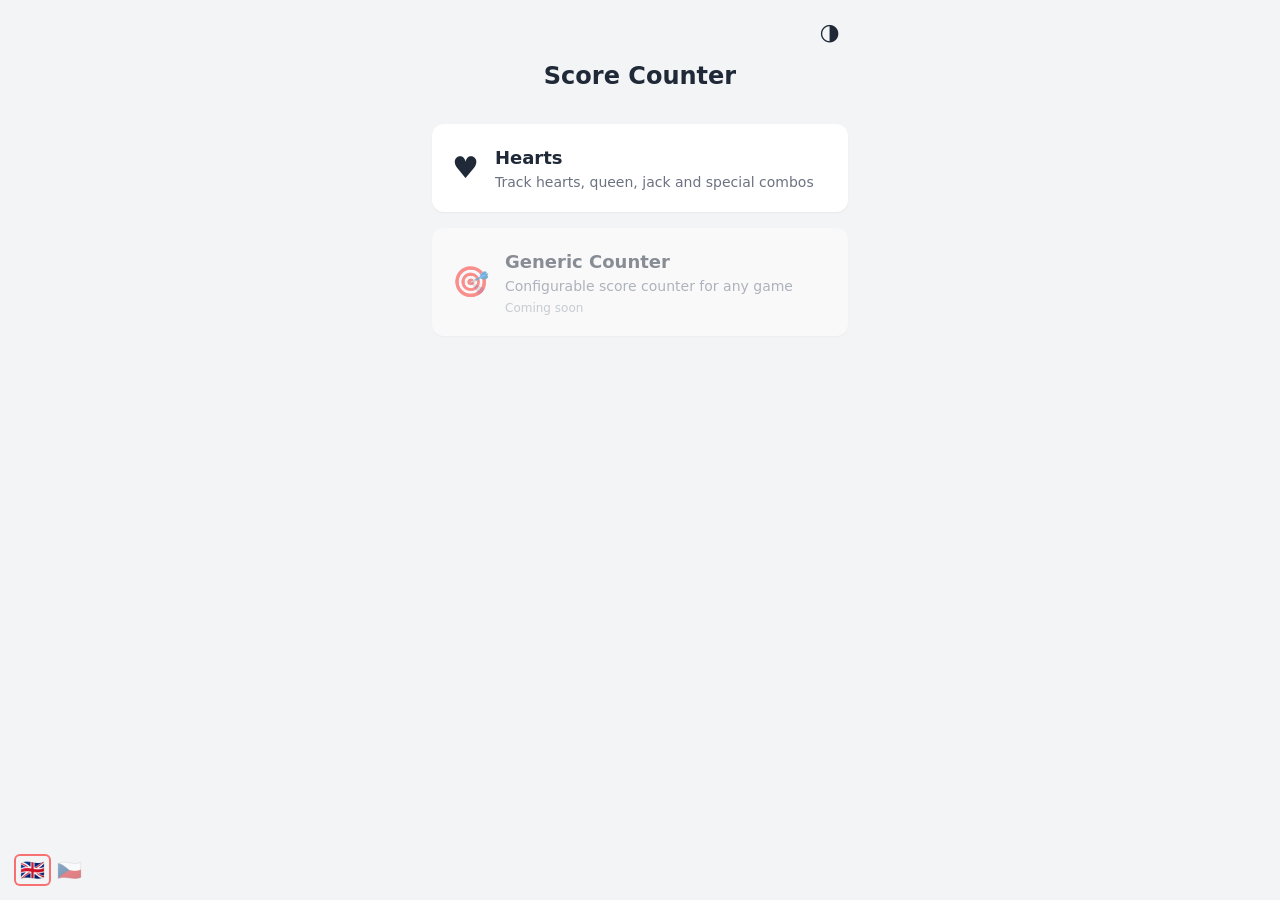
==== commit 4e29c6c5: "Revert "feat: Facelift" This reverts commit 62320a3600c3b2f072a6fdc4e9d3ecaad8ab568b." ====
--- a/index.html
+++ b/index.html
@@ -4,7 +4,6 @@
     <meta charset="UTF-8">
     <meta name="viewport" content="width=device-width, initial-scale=1.0, user-scalable=no">
     <title>Score Counter</title>
-    <link rel="icon" href="data:image/svg+xml,<svg xmlns='http://www.w3.org/2000/svg' viewBox='0 0 100 100'><text y='.9em' font-size='90'>🃏</text></svg>">
     <link rel="stylesheet" href="./shared/output.css">
 </head>
 <body class="bg-gray-100 dark:bg-gray-900 min-h-screen text-gray-800 dark:text-gray-200 transition-colors">
@@ -19,7 +18,7 @@
     <div class="space-y-4">
         <a href="./hearts/" class="block bg-white dark:bg-gray-800 rounded-xl p-5 shadow-sm active:bg-gray-50 dark:active:bg-gray-700 transition-colors">
             <div class="flex items-center gap-4">
-                <span class="text-3xl text-red-500">♥</span>
+                <span class="text-3xl">♥</span>
                 <div>
                     <p class="font-bold text-lg" data-i18n="heartsTitle">Hearts</p>
                     <p class="text-sm text-gray-500 dark:text-gray-400" data-i18n="heartsDesc">Track hearts, queen, jack and special combos</p>
--- a/shared/output.css
+++ b/shared/output.css
@@ -1 +1 @@
-*,:after,:before{--tw-border-spacing-x:0;--tw-border-spacing-y:0;--tw-translate-x:0;--tw-translate-y:0;--tw-rotate:0;--tw-skew-x:0;--tw-skew-y:0;--tw-scale-x:1;--tw-scale-y:1;--tw-pan-x: ;--tw-pan-y: ;--tw-pinch-zoom: ;--tw-scroll-snap-strictness:proximity;--tw-gradient-from-position: ;--tw-gradient-via-position: ;--tw-gradient-to-position: ;--tw-ordinal: ;--tw-slashed-zero: ;--tw-numeric-figure: ;--tw-numeric-spacing: ;--tw-numeric-fraction: ;--tw-ring-inset: ;--tw-ring-offset-width:0px;--tw-ring-offset-color:#fff;--tw-ring-color:rgba(59,130,246,.5);--tw-ring-offset-shadow:0 0 #0000;--tw-ring-shadow:0 0 #0000;--tw-shadow:0 0 #0000;--tw-shadow-colored:0 0 #0000;--tw-blur: ;--tw-brightness: ;--tw-contrast: ;--tw-grayscale: ;--tw-hue-rotate: ;--tw-invert: ;--tw-saturate: ;--tw-sepia: ;--tw-drop-shadow: ;--tw-backdrop-blur: ;--tw-backdrop-brightness: ;--tw-backdrop-contrast: ;--tw-backdrop-grayscale: ;--tw-backdrop-hue-rotate: ;--tw-backdrop-invert: ;--tw-backdrop-opacity: ;--tw-backdrop-saturate: ;--tw-backdrop-sepia: ;--tw-contain-size: ;--tw-contain-layout: ;--tw-contain-paint: ;--tw-contain-style: }::backdrop{--tw-border-spacing-x:0;--tw-border-spacing-y:0;--tw-translate-x:0;--tw-translate-y:0;--tw-rotate:0;--tw-skew-x:0;--tw-skew-y:0;--tw-scale-x:1;--tw-scale-y:1;--tw-pan-x: ;--tw-pan-y: ;--tw-pinch-zoom: ;--tw-scroll-snap-strictness:proximity;--tw-gradient-from-position: ;--tw-gradient-via-position: ;--tw-gradient-to-position: ;--tw-ordinal: ;--tw-slashed-zero: ;--tw-numeric-figure: ;--tw-numeric-spacing: ;--tw-numeric-fraction: ;--tw-ring-inset: ;--tw-ring-offset-width:0px;--tw-ring-offset-color:#fff;--tw-ring-color:rgba(59,130,246,.5);--tw-ring-offset-shadow:0 0 #0000;--tw-ring-shadow:0 0 #0000;--tw-shadow:0 0 #0000;--tw-shadow-colored:0 0 #0000;--tw-blur: ;--tw-brightness: ;--tw-contrast: ;--tw-grayscale: ;--tw-hue-rotate: ;--tw-invert: ;--tw-saturate: ;--tw-sepia: ;--tw-drop-shadow: ;--tw-backdrop-blur: ;--tw-backdrop-brightness: ;--tw-backdrop-contrast: ;--tw-backdrop-grayscale: ;--tw-backdrop-hue-rotate: ;--tw-backdrop-invert: ;--tw-backdrop-opacity: ;--tw-backdrop-saturate: ;--tw-backdrop-sepia: ;--tw-contain-size: ;--tw-contain-layout: ;--tw-contain-paint: ;--tw-contain-style: }/*! tailwindcss v3.4.17 | MIT License | https://tailwindcss.com*/*,:after,:before{border:0 solid #e5e7eb;box-sizing:border-box}:after,:before{--tw-content:""}:host,html{line-height:1.5;-webkit-text-size-adjust:100%;font-family:ui-sans-serif,system-ui,sans-serif,Apple Color Emoji,Segoe UI Emoji,Segoe UI Symbol,Noto Color Emoji;font-feature-settings:normal;font-variation-settings:normal;-moz-tab-size:4;-o-tab-size:4;tab-size:4;-webkit-tap-highlight-color:transparent}body{line-height:inherit;margin:0}hr{border-top-width:1px;color:inherit;height:0}abbr:where([title]){-webkit-text-decoration:underline dotted;text-decoration:underline dotted}h1,h2,h3,h4,h5,h6{font-size:inherit;font-weight:inherit}a{color:inherit;text-decoration:inherit}b,strong{font-weight:bolder}code,kbd,pre,samp{font-family:ui-monospace,SFMono-Regular,Menlo,Monaco,Consolas,Liberation Mono,Courier New,monospace;font-feature-settings:normal;font-size:1em;font-variation-settings:normal}small{font-size:80%}sub,sup{font-size:75%;line-height:0;position:relative;vertical-align:baseline}sub{bottom:-.25em}sup{top:-.5em}table{border-collapse:collapse;border-color:inherit;text-indent:0}button,input,optgroup,select,textarea{color:inherit;font-family:inherit;font-feature-settings:inherit;font-size:100%;font-variation-settings:inherit;font-weight:inherit;letter-spacing:inherit;line-height:inherit;margin:0;padding:0}button,select{text-transform:none}button,input:where([type=button]),input:where([type=reset]),input:where([type=submit]){-webkit-appearance:button;background-color:transparent;background-image:none}:-moz-focusring{outline:auto}:-moz-ui-invalid{box-shadow:none}progress{vertical-align:baseline}::-webkit-inner-spin-button,::-webkit-outer-spin-button{height:auto}[type=search]{-webkit-appearance:textfield;outline-offset:-2px}::-webkit-search-decoration{-webkit-appearance:none}::-webkit-file-upload-button{-webkit-appearance:button;font:inherit}summary{display:list-item}blockquote,dd,dl,figure,h1,h2,h3,h4,h5,h6,hr,p,pre{margin:0}fieldset{margin:0}fieldset,legend{padding:0}menu,ol,ul{list-style:none;margin:0;padding:0}dialog{padding:0}textarea{resize:vertical}input::-moz-placeholder,textarea::-moz-placeholder{color:#9ca3af;opacity:1}input::placeholder,textarea::placeholder{color:#9ca3af;opacity:1}[role=button],button{cursor:pointer}:disabled{cursor:default}audio,canvas,embed,iframe,img,object,svg,video{display:block;vertical-align:middle}img,video{height:auto;max-width:100%}[hidden]:where(:not([hidden=until-found])){display:none}.\!container{width:100%!important}.container{width:100%}@media (min-width:640px){.\!container{max-width:640px!important}.container{max-width:640px}}@media (min-width:768px){.\!container{max-width:768px!important}.container{max-width:768px}}@media (min-width:1024px){.\!container{max-width:1024px!important}.container{max-width:1024px}}@media (min-width:1280px){.\!container{max-width:1280px!important}.container{max-width:1280px}}@media (min-width:1536px){.\!container{max-width:1536px!important}.container{max-width:1536px}}.fixed{position:fixed}.sticky{position:sticky}.inset-0{inset:0}.bottom-0{bottom:0}.bottom-4{bottom:1rem}.left-0{left:0}.left-4{left:1rem}.right-0{right:0}.top-0{top:0}.z-10{z-index:10}.z-40{z-index:40}.z-50{z-index:50}.mx-auto{margin-left:auto;margin-right:auto}.my-1{margin-top:.25rem}.mb-1,.my-1{margin-bottom:.25rem}.mb-2{margin-bottom:.5rem}.mb-3{margin-bottom:.75rem}.mb-4{margin-bottom:1rem}.mb-6{margin-bottom:1.5rem}.mb-8{margin-bottom:2rem}.ml-2{margin-left:.5rem}.mr-2{margin-right:.5rem}.mt-0\.5{margin-top:.125rem}.mt-1{margin-top:.25rem}.mt-2{margin-top:.5rem}.mt-3{margin-top:.75rem}.mt-4{margin-top:1rem}.block{display:block}.flex{display:flex}.table{display:table}.grid{display:grid}.hidden{display:none}.aspect-square{aspect-ratio:1/1}.max-h-\[55vh\]{max-height:55vh}.min-h-screen{min-height:100vh}.w-16{width:4rem}.w-20{width:5rem}.w-72{width:18rem}.w-full{width:100%}.min-w-0{min-width:0}.max-w-md{max-width:28rem}.flex-1{flex:1 1 0%}.cursor-grab{cursor:grab}.cursor-not-allowed{cursor:not-allowed}.cursor-pointer{cursor:pointer}.select-none{-webkit-user-select:none;-moz-user-select:none;user-select:none}.grid-cols-3{grid-template-columns:repeat(3,minmax(0,1fr))}.grid-cols-5{grid-template-columns:repeat(5,minmax(0,1fr))}.flex-col{flex-direction:column}.items-start{align-items:flex-start}.items-end{align-items:flex-end}.items-center{align-items:center}.justify-end{justify-content:flex-end}.justify-center{justify-content:center}.justify-between{justify-content:space-between}.gap-1{gap:.25rem}.gap-2{gap:.5rem}.gap-3{gap:.75rem}.gap-4{gap:1rem}.space-y-3>:not([hidden])~:not([hidden]){--tw-space-y-reverse:0;margin-bottom:calc(.75rem*var(--tw-space-y-reverse));margin-top:calc(.75rem*(1 - var(--tw-space-y-reverse)))}.space-y-4>:not([hidden])~:not([hidden]){--tw-space-y-reverse:0;margin-bottom:calc(1rem*var(--tw-space-y-reverse));margin-top:calc(1rem*(1 - var(--tw-space-y-reverse)))}.overflow-x-auto{overflow-x:auto}.overflow-y-auto{overflow-y:auto}.truncate{overflow:hidden;text-overflow:ellipsis;white-space:nowrap}.rounded{border-radius:.25rem}.rounded-2xl{border-radius:1rem}.rounded-lg{border-radius:.5rem}.rounded-xl{border-radius:.75rem}.rounded-t-2xl{border-top-left-radius:1rem;border-top-right-radius:1rem}.border{border-width:1px}.border-2{border-width:2px}.border-b{border-bottom-width:1px}.border-b-2{border-bottom-width:2px}.border-t{border-top-width:1px}.border-t-2{border-top-width:2px}.border-dashed{border-style:dashed}.border-gray-100{--tw-border-opacity:1;border-color:rgb(243 244 246/var(--tw-border-opacity,1))}.border-gray-200{--tw-border-opacity:1;border-color:rgb(229 231 235/var(--tw-border-opacity,1))}.border-gray-300{--tw-border-opacity:1;border-color:rgb(209 213 219/var(--tw-border-opacity,1))}.border-red-300{--tw-border-opacity:1;border-color:rgb(252 165 165/var(--tw-border-opacity,1))}.border-red-400{--tw-border-opacity:1;border-color:rgb(248 113 113/var(--tw-border-opacity,1))}.bg-black\/50{background-color:rgba(0,0,0,.5)}.bg-blue-100{--tw-bg-opacity:1;background-color:rgb(219 234 254/var(--tw-bg-opacity,1))}.bg-blue-600{--tw-bg-opacity:1;background-color:rgb(37 99 235/var(--tw-bg-opacity,1))}.bg-gray-100{--tw-bg-opacity:1;background-color:rgb(243 244 246/var(--tw-bg-opacity,1))}.bg-green-100{--tw-bg-opacity:1;background-color:rgb(220 252 231/var(--tw-bg-opacity,1))}.bg-green-500{--tw-bg-opacity:1;background-color:rgb(34 197 94/var(--tw-bg-opacity,1))}.bg-green-600{--tw-bg-opacity:1;background-color:rgb(22 163 74/var(--tw-bg-opacity,1))}.bg-purple-100{--tw-bg-opacity:1;background-color:rgb(243 232 255/var(--tw-bg-opacity,1))}.bg-purple-200{--tw-bg-opacity:1;background-color:rgb(233 213 255/var(--tw-bg-opacity,1))}.bg-purple-300{--tw-bg-opacity:1;background-color:rgb(216 180 254/var(--tw-bg-opacity,1))}.bg-red-100{--tw-bg-opacity:1;background-color:rgb(254 226 226/var(--tw-bg-opacity,1))}.bg-red-50{--tw-bg-opacity:1;background-color:rgb(254 242 242/var(--tw-bg-opacity,1))}.bg-red-500{--tw-bg-opacity:1;background-color:rgb(239 68 68/var(--tw-bg-opacity,1))}.bg-red-600{--tw-bg-opacity:1;background-color:rgb(220 38 38/var(--tw-bg-opacity,1))}.bg-red-900{--tw-bg-opacity:1;background-color:rgb(127 29 29/var(--tw-bg-opacity,1))}.bg-red-900\/20{background-color:rgba(127,29,29,.2)}.bg-slate-200{--tw-bg-opacity:1;background-color:rgb(226 232 240/var(--tw-bg-opacity,1))}.bg-slate-700{--tw-bg-opacity:1;background-color:rgb(51 65 85/var(--tw-bg-opacity,1))}.bg-white{--tw-bg-opacity:1;background-color:rgb(255 255 255/var(--tw-bg-opacity,1))}.p-2{padding:.5rem}.p-3{padding:.75rem}.p-4{padding:1rem}.p-5{padding:1.25rem}.px-1{padding-left:.25rem;padding-right:.25rem}.px-2{padding-left:.5rem;padding-right:.5rem}.px-3{padding-left:.75rem;padding-right:.75rem}.px-6{padding-left:1.5rem;padding-right:1.5rem}.py-1{padding-bottom:.25rem;padding-top:.25rem}.py-2{padding-bottom:.5rem;padding-top:.5rem}.py-3{padding-bottom:.75rem;padding-top:.75rem}.py-4{padding-bottom:1rem;padding-top:1rem}.pb-16{padding-bottom:4rem}.pb-24{padding-bottom:6rem}.pb-40{padding-bottom:10rem}.pb-8{padding-bottom:2rem}.text-center{text-align:center}.text-2xl{font-size:1.5rem;line-height:2rem}.text-3xl{font-size:1.875rem;line-height:2.25rem}.text-base{font-size:1rem;line-height:1.5rem}.text-lg{font-size:1.125rem;line-height:1.75rem}.text-sm{font-size:.875rem;line-height:1.25rem}.text-xl{font-size:1.25rem;line-height:1.75rem}.text-xs{font-size:.75rem;line-height:1rem}.font-black{font-weight:900}.font-bold{font-weight:700}.font-semibold{font-weight:600}.leading-none{line-height:1}.text-blue-700{--tw-text-opacity:1;color:rgb(29 78 216/var(--tw-text-opacity,1))}.text-gray-300{--tw-text-opacity:1;color:rgb(209 213 219/var(--tw-text-opacity,1))}.text-gray-400{--tw-text-opacity:1;color:rgb(156 163 175/var(--tw-text-opacity,1))}.text-gray-500{--tw-text-opacity:1;color:rgb(107 114 128/var(--tw-text-opacity,1))}.text-gray-700{--tw-text-opacity:1;color:rgb(55 65 81/var(--tw-text-opacity,1))}.text-gray-800{--tw-text-opacity:1;color:rgb(31 41 55/var(--tw-text-opacity,1))}.text-green-600{--tw-text-opacity:1;color:rgb(22 163 74/var(--tw-text-opacity,1))}.text-green-700{--tw-text-opacity:1;color:rgb(21 128 61/var(--tw-text-opacity,1))}.text-red-400{--tw-text-opacity:1;color:rgb(248 113 113/var(--tw-text-opacity,1))}.text-red-500{--tw-text-opacity:1;color:rgb(239 68 68/var(--tw-text-opacity,1))}.text-red-600{--tw-text-opacity:1;color:rgb(220 38 38/var(--tw-text-opacity,1))}.text-red-700{--tw-text-opacity:1;color:rgb(185 28 28/var(--tw-text-opacity,1))}.text-red-800{--tw-text-opacity:1;color:rgb(153 27 27/var(--tw-text-opacity,1))}.text-red-900{--tw-text-opacity:1;color:rgb(127 29 29/var(--tw-text-opacity,1))}.text-slate-900{--tw-text-opacity:1;color:rgb(15 23 42/var(--tw-text-opacity,1))}.text-white{--tw-text-opacity:1;color:rgb(255 255 255/var(--tw-text-opacity,1))}.opacity-50{opacity:.5}.shadow-sm{--tw-shadow:0 1px 2px 0 rgba(0,0,0,.05);--tw-shadow-colored:0 1px 2px 0 var(--tw-shadow-color);box-shadow:var(--tw-ring-offset-shadow,0 0 #0000),var(--tw-ring-shadow,0 0 #0000),var(--tw-shadow)}.ring-2{--tw-ring-offset-shadow:var(--tw-ring-inset) 0 0 0 var(--tw-ring-offset-width) var(--tw-ring-offset-color);--tw-ring-shadow:var(--tw-ring-inset) 0 0 0 calc(2px + var(--tw-ring-offset-width)) var(--tw-ring-color);box-shadow:var(--tw-ring-offset-shadow),var(--tw-ring-shadow),var(--tw-shadow,0 0 #0000)}.ring-blue-400{--tw-ring-opacity:1;--tw-ring-color:rgb(96 165 250/var(--tw-ring-opacity,1))}.ring-green-400{--tw-ring-opacity:1;--tw-ring-color:rgb(74 222 128/var(--tw-ring-opacity,1))}.ring-red-400{--tw-ring-opacity:1;--tw-ring-color:rgb(248 113 113/var(--tw-ring-opacity,1))}.ring-red-700{--tw-ring-opacity:1;--tw-ring-color:rgb(185 28 28/var(--tw-ring-opacity,1))}.ring-slate-500{--tw-ring-opacity:1;--tw-ring-color:rgb(100 116 139/var(--tw-ring-opacity,1))}.filter{filter:var(--tw-blur) var(--tw-brightness) var(--tw-contrast) var(--tw-grayscale) var(--tw-hue-rotate) var(--tw-invert) var(--tw-saturate) var(--tw-sepia) var(--tw-drop-shadow)}.transition{transition-duration:.15s;transition-property:color,background-color,border-color,text-decoration-color,fill,stroke,opacity,box-shadow,transform,filter,-webkit-backdrop-filter;transition-property:color,background-color,border-color,text-decoration-color,fill,stroke,opacity,box-shadow,transform,filter,backdrop-filter;transition-property:color,background-color,border-color,text-decoration-color,fill,stroke,opacity,box-shadow,transform,filter,backdrop-filter,-webkit-backdrop-filter;transition-timing-function:cubic-bezier(.4,0,.2,1)}.transition-colors{transition-duration:.15s;transition-property:color,background-color,border-color,text-decoration-color,fill,stroke;transition-timing-function:cubic-bezier(.4,0,.2,1)}.focus\:outline-none:focus{outline:2px solid transparent;outline-offset:2px}.focus\:ring-2:focus{--tw-ring-offset-shadow:var(--tw-ring-inset) 0 0 0 var(--tw-ring-offset-width) var(--tw-ring-offset-color);--tw-ring-shadow:var(--tw-ring-inset) 0 0 0 calc(2px + var(--tw-ring-offset-width)) var(--tw-ring-color);box-shadow:var(--tw-ring-offset-shadow),var(--tw-ring-shadow),var(--tw-shadow,0 0 #0000)}.focus\:ring-blue-300:focus{--tw-ring-opacity:1;--tw-ring-color:rgb(147 197 253/var(--tw-ring-opacity,1))}.focus\:ring-red-400:focus{--tw-ring-opacity:1;--tw-ring-color:rgb(248 113 113/var(--tw-ring-opacity,1))}.active\:bg-blue-700:active{--tw-bg-opacity:1;background-color:rgb(29 78 216/var(--tw-bg-opacity,1))}.active\:bg-gray-200:active{--tw-bg-opacity:1;background-color:rgb(229 231 235/var(--tw-bg-opacity,1))}.active\:bg-gray-50:active{--tw-bg-opacity:1;background-color:rgb(249 250 251/var(--tw-bg-opacity,1))}.active\:bg-green-700:active{--tw-bg-opacity:1;background-color:rgb(21 128 61/var(--tw-bg-opacity,1))}.active\:bg-purple-200:active{--tw-bg-opacity:1;background-color:rgb(233 213 255/var(--tw-bg-opacity,1))}.active\:bg-purple-300:active{--tw-bg-opacity:1;background-color:rgb(216 180 254/var(--tw-bg-opacity,1))}.active\:bg-purple-400:active{--tw-bg-opacity:1;background-color:rgb(192 132 252/var(--tw-bg-opacity,1))}.active\:bg-red-700:active{--tw-bg-opacity:1;background-color:rgb(185 28 28/var(--tw-bg-opacity,1))}.disabled\:bg-gray-300:disabled{--tw-bg-opacity:1;background-color:rgb(209 213 219/var(--tw-bg-opacity,1))}.disabled\:text-gray-500:disabled{--tw-text-opacity:1;color:rgb(107 114 128/var(--tw-text-opacity,1))}.dark\:border-gray-600:is(.dark *){--tw-border-opacity:1;border-color:rgb(75 85 99/var(--tw-border-opacity,1))}.dark\:border-gray-700:is(.dark *){--tw-border-opacity:1;border-color:rgb(55 65 81/var(--tw-border-opacity,1))}.dark\:border-red-500:is(.dark *){--tw-border-opacity:1;border-color:rgb(239 68 68/var(--tw-border-opacity,1))}.dark\:border-red-700:is(.dark *){--tw-border-opacity:1;border-color:rgb(185 28 28/var(--tw-border-opacity,1))}.dark\:bg-blue-700:is(.dark *){--tw-bg-opacity:1;background-color:rgb(29 78 216/var(--tw-bg-opacity,1))}.dark\:bg-gray-700:is(.dark *){--tw-bg-opacity:1;background-color:rgb(55 65 81/var(--tw-bg-opacity,1))}.dark\:bg-gray-800:is(.dark *){--tw-bg-opacity:1;background-color:rgb(31 41 55/var(--tw-bg-opacity,1))}.dark\:bg-gray-900:is(.dark *){--tw-bg-opacity:1;background-color:rgb(17 24 39/var(--tw-bg-opacity,1))}.dark\:bg-green-700:is(.dark *){--tw-bg-opacity:1;background-color:rgb(21 128 61/var(--tw-bg-opacity,1))}.dark\:bg-green-950:is(.dark *){--tw-bg-opacity:1;background-color:rgb(5 46 22/var(--tw-bg-opacity,1))}.dark\:bg-purple-700:is(.dark *){--tw-bg-opacity:1;background-color:rgb(126 34 206/var(--tw-bg-opacity,1))}.dark\:bg-purple-800:is(.dark *){--tw-bg-opacity:1;background-color:rgb(107 33 168/var(--tw-bg-opacity,1))}.dark\:bg-purple-900:is(.dark *){--tw-bg-opacity:1;background-color:rgb(88 28 135/var(--tw-bg-opacity,1))}.dark\:bg-red-700:is(.dark *){--tw-bg-opacity:1;background-color:rgb(185 28 28/var(--tw-bg-opacity,1))}.dark\:bg-red-900:is(.dark *){--tw-bg-opacity:1;background-color:rgb(127 29 29/var(--tw-bg-opacity,1))}.dark\:bg-red-900\/30:is(.dark *){background-color:rgba(127,29,29,.3)}.dark\:bg-red-900\/40:is(.dark *){background-color:rgba(127,29,29,.4)}.dark\:bg-red-950:is(.dark *){--tw-bg-opacity:1;background-color:rgb(69 10 10/var(--tw-bg-opacity,1))}.dark\:bg-slate-200:is(.dark *){--tw-bg-opacity:1;background-color:rgb(226 232 240/var(--tw-bg-opacity,1))}.dark\:bg-slate-600:is(.dark *){--tw-bg-opacity:1;background-color:rgb(71 85 105/var(--tw-bg-opacity,1))}.dark\:text-gray-200:is(.dark *){--tw-text-opacity:1;color:rgb(229 231 235/var(--tw-text-opacity,1))}.dark\:text-gray-400:is(.dark *){--tw-text-opacity:1;color:rgb(156 163 175/var(--tw-text-opacity,1))}.dark\:text-gray-500:is(.dark *){--tw-text-opacity:1;color:rgb(107 114 128/var(--tw-text-opacity,1))}.dark\:text-gray-600:is(.dark *){--tw-text-opacity:1;color:rgb(75 85 99/var(--tw-text-opacity,1))}.dark\:text-green-300:is(.dark *){--tw-text-opacity:1;color:rgb(134 239 172/var(--tw-text-opacity,1))}.dark\:text-purple-100:is(.dark *){--tw-text-opacity:1;color:rgb(243 232 255/var(--tw-text-opacity,1))}.dark\:text-purple-200:is(.dark *){--tw-text-opacity:1;color:rgb(233 213 255/var(--tw-text-opacity,1))}.dark\:text-red-300:is(.dark *){--tw-text-opacity:1;color:rgb(252 165 165/var(--tw-text-opacity,1))}.dark\:text-red-400:is(.dark *){--tw-text-opacity:1;color:rgb(248 113 113/var(--tw-text-opacity,1))}.dark\:text-slate-100:is(.dark *){--tw-text-opacity:1;color:rgb(241 245 249/var(--tw-text-opacity,1))}.dark\:text-slate-900:is(.dark *){--tw-text-opacity:1;color:rgb(15 23 42/var(--tw-text-opacity,1))}.dark\:active\:bg-blue-800:active:is(.dark *){--tw-bg-opacity:1;background-color:rgb(30 64 175/var(--tw-bg-opacity,1))}.dark\:active\:bg-gray-600:active:is(.dark *){--tw-bg-opacity:1;background-color:rgb(75 85 99/var(--tw-bg-opacity,1))}.dark\:active\:bg-gray-700:active:is(.dark *){--tw-bg-opacity:1;background-color:rgb(55 65 81/var(--tw-bg-opacity,1))}.dark\:active\:bg-green-800:active:is(.dark *){--tw-bg-opacity:1;background-color:rgb(22 101 52/var(--tw-bg-opacity,1))}.dark\:active\:bg-purple-600:active:is(.dark *){--tw-bg-opacity:1;background-color:rgb(147 51 234/var(--tw-bg-opacity,1))}.dark\:active\:bg-purple-700:active:is(.dark *){--tw-bg-opacity:1;background-color:rgb(126 34 206/var(--tw-bg-opacity,1))}.dark\:active\:bg-purple-800:active:is(.dark *){--tw-bg-opacity:1;background-color:rgb(107 33 168/var(--tw-bg-opacity,1))}.dark\:active\:bg-red-800:active:is(.dark *){--tw-bg-opacity:1;background-color:rgb(153 27 27/var(--tw-bg-opacity,1))}.dark\:disabled\:bg-gray-600:disabled:is(.dark *){--tw-bg-opacity:1;background-color:rgb(75 85 99/var(--tw-bg-opacity,1))}.dark\:disabled\:text-gray-400:disabled:is(.dark *){--tw-text-opacity:1;color:rgb(156 163 175/var(--tw-text-opacity,1))}+*,:after,:before{--tw-border-spacing-x:0;--tw-border-spacing-y:0;--tw-translate-x:0;--tw-translate-y:0;--tw-rotate:0;--tw-skew-x:0;--tw-skew-y:0;--tw-scale-x:1;--tw-scale-y:1;--tw-pan-x: ;--tw-pan-y: ;--tw-pinch-zoom: ;--tw-scroll-snap-strictness:proximity;--tw-gradient-from-position: ;--tw-gradient-via-position: ;--tw-gradient-to-position: ;--tw-ordinal: ;--tw-slashed-zero: ;--tw-numeric-figure: ;--tw-numeric-spacing: ;--tw-numeric-fraction: ;--tw-ring-inset: ;--tw-ring-offset-width:0px;--tw-ring-offset-color:#fff;--tw-ring-color:rgba(59,130,246,.5);--tw-ring-offset-shadow:0 0 #0000;--tw-ring-shadow:0 0 #0000;--tw-shadow:0 0 #0000;--tw-shadow-colored:0 0 #0000;--tw-blur: ;--tw-brightness: ;--tw-contrast: ;--tw-grayscale: ;--tw-hue-rotate: ;--tw-invert: ;--tw-saturate: ;--tw-sepia: ;--tw-drop-shadow: ;--tw-backdrop-blur: ;--tw-backdrop-brightness: ;--tw-backdrop-contrast: ;--tw-backdrop-grayscale: ;--tw-backdrop-hue-rotate: ;--tw-backdrop-invert: ;--tw-backdrop-opacity: ;--tw-backdrop-saturate: ;--tw-backdrop-sepia: ;--tw-contain-size: ;--tw-contain-layout: ;--tw-contain-paint: ;--tw-contain-style: }::backdrop{--tw-border-spacing-x:0;--tw-border-spacing-y:0;--tw-translate-x:0;--tw-translate-y:0;--tw-rotate:0;--tw-skew-x:0;--tw-skew-y:0;--tw-scale-x:1;--tw-scale-y:1;--tw-pan-x: ;--tw-pan-y: ;--tw-pinch-zoom: ;--tw-scroll-snap-strictness:proximity;--tw-gradient-from-position: ;--tw-gradient-via-position: ;--tw-gradient-to-position: ;--tw-ordinal: ;--tw-slashed-zero: ;--tw-numeric-figure: ;--tw-numeric-spacing: ;--tw-numeric-fraction: ;--tw-ring-inset: ;--tw-ring-offset-width:0px;--tw-ring-offset-color:#fff;--tw-ring-color:rgba(59,130,246,.5);--tw-ring-offset-shadow:0 0 #0000;--tw-ring-shadow:0 0 #0000;--tw-shadow:0 0 #0000;--tw-shadow-colored:0 0 #0000;--tw-blur: ;--tw-brightness: ;--tw-contrast: ;--tw-grayscale: ;--tw-hue-rotate: ;--tw-invert: ;--tw-saturate: ;--tw-sepia: ;--tw-drop-shadow: ;--tw-backdrop-blur: ;--tw-backdrop-brightness: ;--tw-backdrop-contrast: ;--tw-backdrop-grayscale: ;--tw-backdrop-hue-rotate: ;--tw-backdrop-invert: ;--tw-backdrop-opacity: ;--tw-backdrop-saturate: ;--tw-backdrop-sepia: ;--tw-contain-size: ;--tw-contain-layout: ;--tw-contain-paint: ;--tw-contain-style: }/*! tailwindcss v3.4.17 | MIT License | https://tailwindcss.com*/*,:after,:before{border:0 solid #e5e7eb;box-sizing:border-box}:after,:before{--tw-content:""}:host,html{line-height:1.5;-webkit-text-size-adjust:100%;font-family:ui-sans-serif,system-ui,sans-serif,Apple Color Emoji,Segoe UI Emoji,Segoe UI Symbol,Noto Color Emoji;font-feature-settings:normal;font-variation-settings:normal;-moz-tab-size:4;-o-tab-size:4;tab-size:4;-webkit-tap-highlight-color:transparent}body{line-height:inherit;margin:0}hr{border-top-width:1px;color:inherit;height:0}abbr:where([title]){-webkit-text-decoration:underline dotted;text-decoration:underline dotted}h1,h2,h3,h4,h5,h6{font-size:inherit;font-weight:inherit}a{color:inherit;text-decoration:inherit}b,strong{font-weight:bolder}code,kbd,pre,samp{font-family:ui-monospace,SFMono-Regular,Menlo,Monaco,Consolas,Liberation Mono,Courier New,monospace;font-feature-settings:normal;font-size:1em;font-variation-settings:normal}small{font-size:80%}sub,sup{font-size:75%;line-height:0;position:relative;vertical-align:baseline}sub{bottom:-.25em}sup{top:-.5em}table{border-collapse:collapse;border-color:inherit;text-indent:0}button,input,optgroup,select,textarea{color:inherit;font-family:inherit;font-feature-settings:inherit;font-size:100%;font-variation-settings:inherit;font-weight:inherit;letter-spacing:inherit;line-height:inherit;margin:0;padding:0}button,select{text-transform:none}button,input:where([type=button]),input:where([type=reset]),input:where([type=submit]){-webkit-appearance:button;background-color:transparent;background-image:none}:-moz-focusring{outline:auto}:-moz-ui-invalid{box-shadow:none}progress{vertical-align:baseline}::-webkit-inner-spin-button,::-webkit-outer-spin-button{height:auto}[type=search]{-webkit-appearance:textfield;outline-offset:-2px}::-webkit-search-decoration{-webkit-appearance:none}::-webkit-file-upload-button{-webkit-appearance:button;font:inherit}summary{display:list-item}blockquote,dd,dl,figure,h1,h2,h3,h4,h5,h6,hr,p,pre{margin:0}fieldset{margin:0}fieldset,legend{padding:0}menu,ol,ul{list-style:none;margin:0;padding:0}dialog{padding:0}textarea{resize:vertical}input::-moz-placeholder,textarea::-moz-placeholder{color:#9ca3af;opacity:1}input::placeholder,textarea::placeholder{color:#9ca3af;opacity:1}[role=button],button{cursor:pointer}:disabled{cursor:default}audio,canvas,embed,iframe,img,object,svg,video{display:block;vertical-align:middle}img,video{height:auto;max-width:100%}[hidden]:where(:not([hidden=until-found])){display:none}.\!container{width:100%!important}.container{width:100%}@media (min-width:640px){.\!container{max-width:640px!important}.container{max-width:640px}}@media (min-width:768px){.\!container{max-width:768px!important}.container{max-width:768px}}@media (min-width:1024px){.\!container{max-width:1024px!important}.container{max-width:1024px}}@media (min-width:1280px){.\!container{max-width:1280px!important}.container{max-width:1280px}}@media (min-width:1536px){.\!container{max-width:1536px!important}.container{max-width:1536px}}.fixed{position:fixed}.inset-0{inset:0}.bottom-0{bottom:0}.bottom-4{bottom:1rem}.left-0{left:0}.left-4{left:1rem}.right-0{right:0}.z-40{z-index:40}.z-50{z-index:50}.mx-auto{margin-left:auto;margin-right:auto}.my-1{margin-top:.25rem}.mb-1,.my-1{margin-bottom:.25rem}.mb-2{margin-bottom:.5rem}.mb-3{margin-bottom:.75rem}.mb-4{margin-bottom:1rem}.mb-6{margin-bottom:1.5rem}.mb-8{margin-bottom:2rem}.ml-2{margin-left:.5rem}.mt-1{margin-top:.25rem}.mt-2{margin-top:.5rem}.mt-3{margin-top:.75rem}.mt-4{margin-top:1rem}.block{display:block}.flex{display:flex}.table{display:table}.grid{display:grid}.hidden{display:none}.min-h-screen{min-height:100vh}.w-16{width:4rem}.w-20{width:5rem}.w-72{width:18rem}.w-full{width:100%}.max-w-md{max-width:28rem}.flex-1{flex:1 1 0%}.cursor-grab{cursor:grab}.cursor-not-allowed{cursor:not-allowed}.cursor-pointer{cursor:pointer}.select-none{-webkit-user-select:none;-moz-user-select:none;user-select:none}.grid-cols-3{grid-template-columns:repeat(3,minmax(0,1fr))}.grid-cols-5{grid-template-columns:repeat(5,minmax(0,1fr))}.items-start{align-items:flex-start}.items-end{align-items:flex-end}.items-center{align-items:center}.justify-end{justify-content:flex-end}.justify-center{justify-content:center}.justify-between{justify-content:space-between}.gap-1{gap:.25rem}.gap-2{gap:.5rem}.gap-3{gap:.75rem}.gap-4{gap:1rem}.space-y-3>:not([hidden])~:not([hidden]){--tw-space-y-reverse:0;margin-bottom:calc(.75rem*var(--tw-space-y-reverse));margin-top:calc(.75rem*(1 - var(--tw-space-y-reverse)))}.space-y-4>:not([hidden])~:not([hidden]){--tw-space-y-reverse:0;margin-bottom:calc(1rem*var(--tw-space-y-reverse));margin-top:calc(1rem*(1 - var(--tw-space-y-reverse)))}.overflow-x-auto{overflow-x:auto}.rounded{border-radius:.25rem}.rounded-2xl{border-radius:1rem}.rounded-lg{border-radius:.5rem}.rounded-xl{border-radius:.75rem}.rounded-t-2xl{border-top-left-radius:1rem;border-top-right-radius:1rem}.border{border-width:1px}.border-2{border-width:2px}.border-b{border-bottom-width:1px}.border-b-2{border-bottom-width:2px}.border-t{border-top-width:1px}.border-t-2{border-top-width:2px}.border-dashed{border-style:dashed}.border-gray-100{--tw-border-opacity:1;border-color:rgb(243 244 246/var(--tw-border-opacity,1))}.border-gray-200{--tw-border-opacity:1;border-color:rgb(229 231 235/var(--tw-border-opacity,1))}.border-gray-300{--tw-border-opacity:1;border-color:rgb(209 213 219/var(--tw-border-opacity,1))}.border-red-300{--tw-border-opacity:1;border-color:rgb(252 165 165/var(--tw-border-opacity,1))}.border-red-400{--tw-border-opacity:1;border-color:rgb(248 113 113/var(--tw-border-opacity,1))}.bg-black\/50{background-color:rgba(0,0,0,.5)}.bg-blue-100{--tw-bg-opacity:1;background-color:rgb(219 234 254/var(--tw-bg-opacity,1))}.bg-blue-600{--tw-bg-opacity:1;background-color:rgb(37 99 235/var(--tw-bg-opacity,1))}.bg-emerald-100{--tw-bg-opacity:1;background-color:rgb(209 250 229/var(--tw-bg-opacity,1))}.bg-gray-100{--tw-bg-opacity:1;background-color:rgb(243 244 246/var(--tw-bg-opacity,1))}.bg-gray-50{--tw-bg-opacity:1;background-color:rgb(249 250 251/var(--tw-bg-opacity,1))}.bg-green-600{--tw-bg-opacity:1;background-color:rgb(22 163 74/var(--tw-bg-opacity,1))}.bg-purple-100{--tw-bg-opacity:1;background-color:rgb(243 232 255/var(--tw-bg-opacity,1))}.bg-purple-200{--tw-bg-opacity:1;background-color:rgb(233 213 255/var(--tw-bg-opacity,1))}.bg-purple-300{--tw-bg-opacity:1;background-color:rgb(216 180 254/var(--tw-bg-opacity,1))}.bg-red-100{--tw-bg-opacity:1;background-color:rgb(254 226 226/var(--tw-bg-opacity,1))}.bg-red-50{--tw-bg-opacity:1;background-color:rgb(254 242 242/var(--tw-bg-opacity,1))}.bg-red-500{--tw-bg-opacity:1;background-color:rgb(239 68 68/var(--tw-bg-opacity,1))}.bg-red-600{--tw-bg-opacity:1;background-color:rgb(220 38 38/var(--tw-bg-opacity,1))}.bg-white{--tw-bg-opacity:1;background-color:rgb(255 255 255/var(--tw-bg-opacity,1))}.bg-yellow-100{--tw-bg-opacity:1;background-color:rgb(254 249 195/var(--tw-bg-opacity,1))}.p-2{padding:.5rem}.p-3{padding:.75rem}.p-4{padding:1rem}.p-5{padding:1.25rem}.px-1{padding-left:.25rem;padding-right:.25rem}.px-2{padding-left:.5rem;padding-right:.5rem}.px-3{padding-left:.75rem;padding-right:.75rem}.px-6{padding-left:1.5rem;padding-right:1.5rem}.py-1{padding-bottom:.25rem;padding-top:.25rem}.py-2{padding-bottom:.5rem;padding-top:.5rem}.py-3{padding-bottom:.75rem;padding-top:.75rem}.py-4{padding-bottom:1rem;padding-top:1rem}.pb-16{padding-bottom:4rem}.pb-24{padding-bottom:6rem}.pb-40{padding-bottom:10rem}.pb-8{padding-bottom:2rem}.text-center{text-align:center}.text-2xl{font-size:1.5rem;line-height:2rem}.text-3xl{font-size:1.875rem;line-height:2.25rem}.text-base{font-size:1rem;line-height:1.5rem}.text-lg{font-size:1.125rem;line-height:1.75rem}.text-sm{font-size:.875rem;line-height:1.25rem}.text-xl{font-size:1.25rem;line-height:1.75rem}.text-xs{font-size:.75rem;line-height:1rem}.font-bold{font-weight:700}.font-semibold{font-weight:600}.text-blue-700{--tw-text-opacity:1;color:rgb(29 78 216/var(--tw-text-opacity,1))}.text-emerald-700{--tw-text-opacity:1;color:rgb(4 120 87/var(--tw-text-opacity,1))}.text-gray-300{--tw-text-opacity:1;color:rgb(209 213 219/var(--tw-text-opacity,1))}.text-gray-400{--tw-text-opacity:1;color:rgb(156 163 175/var(--tw-text-opacity,1))}.text-gray-500{--tw-text-opacity:1;color:rgb(107 114 128/var(--tw-text-opacity,1))}.text-gray-600{--tw-text-opacity:1;color:rgb(75 85 99/var(--tw-text-opacity,1))}.text-gray-700{--tw-text-opacity:1;color:rgb(55 65 81/var(--tw-text-opacity,1))}.text-gray-800{--tw-text-opacity:1;color:rgb(31 41 55/var(--tw-text-opacity,1))}.text-green-600{--tw-text-opacity:1;color:rgb(22 163 74/var(--tw-text-opacity,1))}.text-purple-700{--tw-text-opacity:1;color:rgb(126 34 206/var(--tw-text-opacity,1))}.text-red-400{--tw-text-opacity:1;color:rgb(248 113 113/var(--tw-text-opacity,1))}.text-red-500{--tw-text-opacity:1;color:rgb(239 68 68/var(--tw-text-opacity,1))}.text-red-600{--tw-text-opacity:1;color:rgb(220 38 38/var(--tw-text-opacity,1))}.text-red-700{--tw-text-opacity:1;color:rgb(185 28 28/var(--tw-text-opacity,1))}.text-white{--tw-text-opacity:1;color:rgb(255 255 255/var(--tw-text-opacity,1))}.text-yellow-700{--tw-text-opacity:1;color:rgb(161 98 7/var(--tw-text-opacity,1))}.opacity-50{opacity:.5}.shadow-sm{--tw-shadow:0 1px 2px 0 rgba(0,0,0,.05);--tw-shadow-colored:0 1px 2px 0 var(--tw-shadow-color);box-shadow:var(--tw-ring-offset-shadow,0 0 #0000),var(--tw-ring-shadow,0 0 #0000),var(--tw-shadow)}.ring-2{--tw-ring-offset-shadow:var(--tw-ring-inset) 0 0 0 var(--tw-ring-offset-width) var(--tw-ring-offset-color);--tw-ring-shadow:var(--tw-ring-inset) 0 0 0 calc(2px + var(--tw-ring-offset-width)) var(--tw-ring-color);box-shadow:var(--tw-ring-offset-shadow),var(--tw-ring-shadow),var(--tw-shadow,0 0 #0000)}.ring-blue-400{--tw-ring-opacity:1;--tw-ring-color:rgb(96 165 250/var(--tw-ring-opacity,1))}.ring-emerald-400{--tw-ring-opacity:1;--tw-ring-color:rgb(52 211 153/var(--tw-ring-opacity,1))}.ring-purple-400{--tw-ring-opacity:1;--tw-ring-color:rgb(192 132 252/var(--tw-ring-opacity,1))}.ring-red-400{--tw-ring-opacity:1;--tw-ring-color:rgb(248 113 113/var(--tw-ring-opacity,1))}.ring-yellow-400{--tw-ring-opacity:1;--tw-ring-color:rgb(250 204 21/var(--tw-ring-opacity,1))}.filter{filter:var(--tw-blur) var(--tw-brightness) var(--tw-contrast) var(--tw-grayscale) var(--tw-hue-rotate) var(--tw-invert) var(--tw-saturate) var(--tw-sepia) var(--tw-drop-shadow)}.transition{transition-duration:.15s;transition-property:color,background-color,border-color,text-decoration-color,fill,stroke,opacity,box-shadow,transform,filter,-webkit-backdrop-filter;transition-property:color,background-color,border-color,text-decoration-color,fill,stroke,opacity,box-shadow,transform,filter,backdrop-filter;transition-property:color,background-color,border-color,text-decoration-color,fill,stroke,opacity,box-shadow,transform,filter,backdrop-filter,-webkit-backdrop-filter;transition-timing-function:cubic-bezier(.4,0,.2,1)}.transition-colors{transition-duration:.15s;transition-property:color,background-color,border-color,text-decoration-color,fill,stroke;transition-timing-function:cubic-bezier(.4,0,.2,1)}.focus\:outline-none:focus{outline:2px solid transparent;outline-offset:2px}.focus\:ring-2:focus{--tw-ring-offset-shadow:var(--tw-ring-inset) 0 0 0 var(--tw-ring-offset-width) var(--tw-ring-offset-color);--tw-ring-shadow:var(--tw-ring-inset) 0 0 0 calc(2px + var(--tw-ring-offset-width)) var(--tw-ring-color);box-shadow:var(--tw-ring-offset-shadow),var(--tw-ring-shadow),var(--tw-shadow,0 0 #0000)}.focus\:ring-blue-300:focus{--tw-ring-opacity:1;--tw-ring-color:rgb(147 197 253/var(--tw-ring-opacity,1))}.focus\:ring-red-400:focus{--tw-ring-opacity:1;--tw-ring-color:rgb(248 113 113/var(--tw-ring-opacity,1))}.active\:bg-blue-700:active{--tw-bg-opacity:1;background-color:rgb(29 78 216/var(--tw-bg-opacity,1))}.active\:bg-gray-200:active{--tw-bg-opacity:1;background-color:rgb(229 231 235/var(--tw-bg-opacity,1))}.active\:bg-gray-50:active{--tw-bg-opacity:1;background-color:rgb(249 250 251/var(--tw-bg-opacity,1))}.active\:bg-green-700:active{--tw-bg-opacity:1;background-color:rgb(21 128 61/var(--tw-bg-opacity,1))}.active\:bg-purple-200:active{--tw-bg-opacity:1;background-color:rgb(233 213 255/var(--tw-bg-opacity,1))}.active\:bg-purple-300:active{--tw-bg-opacity:1;background-color:rgb(216 180 254/var(--tw-bg-opacity,1))}.active\:bg-purple-400:active{--tw-bg-opacity:1;background-color:rgb(192 132 252/var(--tw-bg-opacity,1))}.active\:bg-red-700:active{--tw-bg-opacity:1;background-color:rgb(185 28 28/var(--tw-bg-opacity,1))}.disabled\:bg-gray-300:disabled{--tw-bg-opacity:1;background-color:rgb(209 213 219/var(--tw-bg-opacity,1))}.disabled\:text-gray-500:disabled{--tw-text-opacity:1;color:rgb(107 114 128/var(--tw-text-opacity,1))}.dark\:border-gray-600:is(.dark *){--tw-border-opacity:1;border-color:rgb(75 85 99/var(--tw-border-opacity,1))}.dark\:border-gray-700:is(.dark *){--tw-border-opacity:1;border-color:rgb(55 65 81/var(--tw-border-opacity,1))}.dark\:border-red-500:is(.dark *){--tw-border-opacity:1;border-color:rgb(239 68 68/var(--tw-border-opacity,1))}.dark\:border-red-700:is(.dark *){--tw-border-opacity:1;border-color:rgb(185 28 28/var(--tw-border-opacity,1))}.dark\:bg-blue-700:is(.dark *){--tw-bg-opacity:1;background-color:rgb(29 78 216/var(--tw-bg-opacity,1))}.dark\:bg-blue-900:is(.dark *){--tw-bg-opacity:1;background-color:rgb(30 58 138/var(--tw-bg-opacity,1))}.dark\:bg-emerald-900:is(.dark *){--tw-bg-opacity:1;background-color:rgb(6 78 59/var(--tw-bg-opacity,1))}.dark\:bg-gray-700:is(.dark *){--tw-bg-opacity:1;background-color:rgb(55 65 81/var(--tw-bg-opacity,1))}.dark\:bg-gray-800:is(.dark *){--tw-bg-opacity:1;background-color:rgb(31 41 55/var(--tw-bg-opacity,1))}.dark\:bg-gray-900:is(.dark *){--tw-bg-opacity:1;background-color:rgb(17 24 39/var(--tw-bg-opacity,1))}.dark\:bg-green-700:is(.dark *){--tw-bg-opacity:1;background-color:rgb(21 128 61/var(--tw-bg-opacity,1))}.dark\:bg-purple-700:is(.dark *){--tw-bg-opacity:1;background-color:rgb(126 34 206/var(--tw-bg-opacity,1))}.dark\:bg-purple-800:is(.dark *){--tw-bg-opacity:1;background-color:rgb(107 33 168/var(--tw-bg-opacity,1))}.dark\:bg-purple-900:is(.dark *){--tw-bg-opacity:1;background-color:rgb(88 28 135/var(--tw-bg-opacity,1))}.dark\:bg-red-700:is(.dark *){--tw-bg-opacity:1;background-color:rgb(185 28 28/var(--tw-bg-opacity,1))}.dark\:bg-red-900:is(.dark *){--tw-bg-opacity:1;background-color:rgb(127 29 29/var(--tw-bg-opacity,1))}.dark\:bg-red-900\/30:is(.dark *){background-color:rgba(127,29,29,.3)}.dark\:bg-red-900\/40:is(.dark *){background-color:rgba(127,29,29,.4)}.dark\:bg-yellow-900:is(.dark *){--tw-bg-opacity:1;background-color:rgb(113 63 18/var(--tw-bg-opacity,1))}.dark\:text-blue-400:is(.dark *){--tw-text-opacity:1;color:rgb(96 165 250/var(--tw-text-opacity,1))}.dark\:text-emerald-400:is(.dark *){--tw-text-opacity:1;color:rgb(52 211 153/var(--tw-text-opacity,1))}.dark\:text-gray-200:is(.dark *){--tw-text-opacity:1;color:rgb(229 231 235/var(--tw-text-opacity,1))}.dark\:text-gray-300:is(.dark *){--tw-text-opacity:1;color:rgb(209 213 219/var(--tw-text-opacity,1))}.dark\:text-gray-400:is(.dark *){--tw-text-opacity:1;color:rgb(156 163 175/var(--tw-text-opacity,1))}.dark\:text-gray-500:is(.dark *){--tw-text-opacity:1;color:rgb(107 114 128/var(--tw-text-opacity,1))}.dark\:text-purple-100:is(.dark *){--tw-text-opacity:1;color:rgb(243 232 255/var(--tw-text-opacity,1))}.dark\:text-purple-200:is(.dark *){--tw-text-opacity:1;color:rgb(233 213 255/var(--tw-text-opacity,1))}.dark\:text-purple-400:is(.dark *){--tw-text-opacity:1;color:rgb(192 132 252/var(--tw-text-opacity,1))}.dark\:text-red-300:is(.dark *){--tw-text-opacity:1;color:rgb(252 165 165/var(--tw-text-opacity,1))}.dark\:text-red-400:is(.dark *){--tw-text-opacity:1;color:rgb(248 113 113/var(--tw-text-opacity,1))}.dark\:text-yellow-400:is(.dark *){--tw-text-opacity:1;color:rgb(250 204 21/var(--tw-text-opacity,1))}.dark\:active\:bg-blue-800:active:is(.dark *){--tw-bg-opacity:1;background-color:rgb(30 64 175/var(--tw-bg-opacity,1))}.dark\:active\:bg-gray-600:active:is(.dark *){--tw-bg-opacity:1;background-color:rgb(75 85 99/var(--tw-bg-opacity,1))}.dark\:active\:bg-gray-700:active:is(.dark *){--tw-bg-opacity:1;background-color:rgb(55 65 81/var(--tw-bg-opacity,1))}.dark\:active\:bg-green-800:active:is(.dark *){--tw-bg-opacity:1;background-color:rgb(22 101 52/var(--tw-bg-opacity,1))}.dark\:active\:bg-purple-600:active:is(.dark *){--tw-bg-opacity:1;background-color:rgb(147 51 234/var(--tw-bg-opacity,1))}.dark\:active\:bg-purple-700:active:is(.dark *){--tw-bg-opacity:1;background-color:rgb(126 34 206/var(--tw-bg-opacity,1))}.dark\:active\:bg-purple-800:active:is(.dark *){--tw-bg-opacity:1;background-color:rgb(107 33 168/var(--tw-bg-opacity,1))}.dark\:active\:bg-red-800:active:is(.dark *){--tw-bg-opacity:1;background-color:rgb(153 27 27/var(--tw-bg-opacity,1))}.dark\:disabled\:bg-gray-600:disabled:is(.dark *){--tw-bg-opacity:1;background-color:rgb(75 85 99/var(--tw-bg-opacity,1))}.dark\:disabled\:text-gray-400:disabled:is(.dark *){--tw-text-opacity:1;color:rgb(156 163 175/var(--tw-text-opacity,1))}
